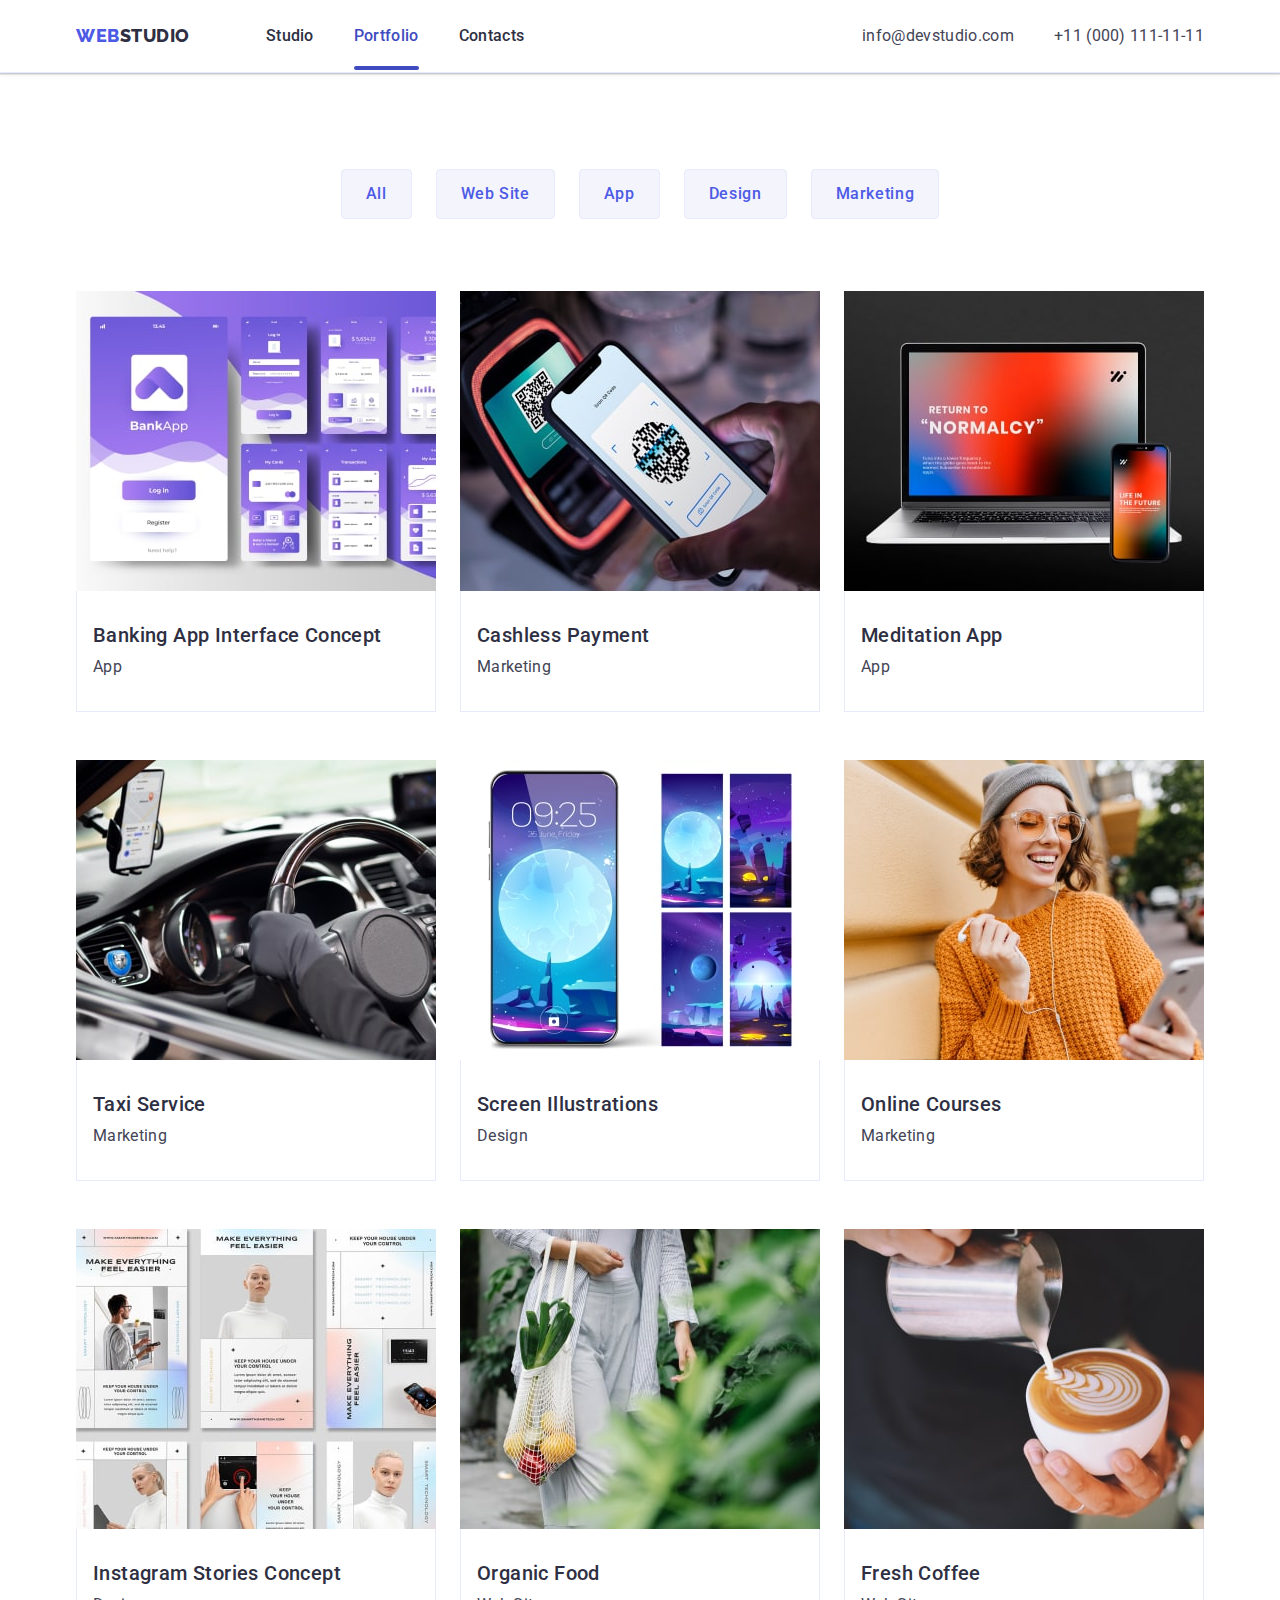
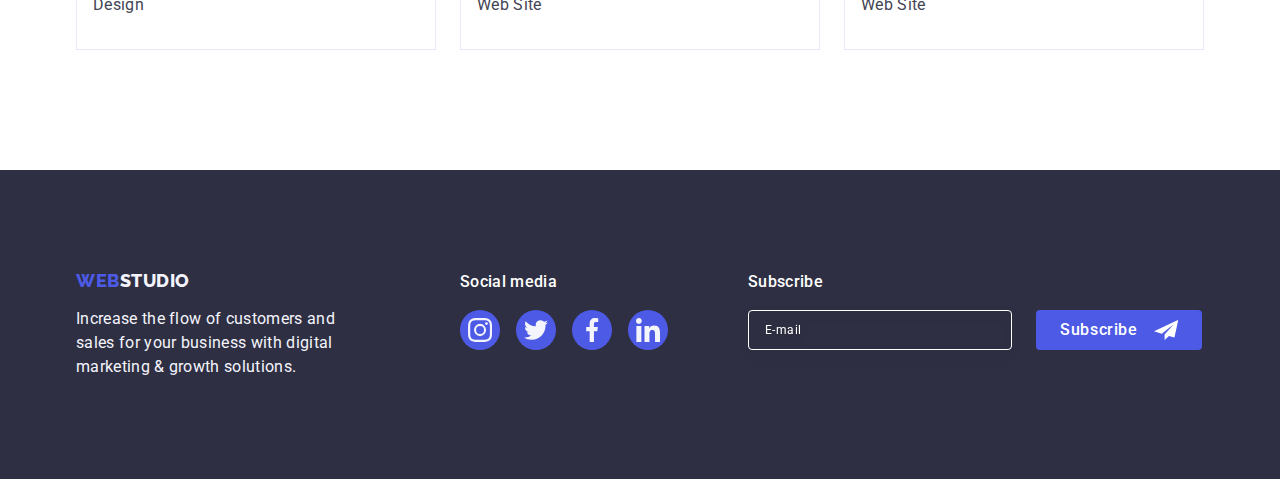
==== portfolio.html @ 723b1bc3 "Initial commit" ====
<!DOCTYPE html>
<html lang="en">
  <head>
    <meta charset="UTF-8" />
    <meta http-equiv="X-UA-Compatible" content="IE=edge" />
    <meta name="viewport" content="width=device-width, initial-scale=1.0" />
    <title>Portfolio</title>
    <link rel="preconnect" href="https://fonts.googleapis.com" />
    <link rel="preconnect" href="https://fonts.gstatic.com" crossorigin />
    <link
      href="https://fonts.googleapis.com/css2?family=Raleway:wght@800&family=Roboto:wght@400;500;700;900&display=swap"
      rel="stylesheet"
    />
    <link
      rel="stylesheet"
      href="https://cdnjs.cloudflare.com/ajax/libs/modern-normalize/1.1.0/modern-normalize.min.css"
    />
    <link rel="stylesheet" href="./css/styles.css" />
  </head>
  <body>
    <!--  HEADER -->
    <header class="page-header">
      <div class="container page-header-container">
        <nav class="page-nav">
          <a class="logo link" href="./index.html">
            Web<span class="logo-dark-theme">Studio</span>
          </a>
          <ul class="menu list">
            <li class="menu-item">
              <a class="menu-link link" href="./index.html">Studio</a>
            </li>
            <li class="menu-item">
              <a class="menu-link link menu-link-border-line active-link" href="./portfolio.html"
                >Portfolio</a
              >
            </li>
            <li class="menu-item">
              <a class="menu-link link" href="">Contacts</a>
            </li>
          </ul>
        </nav>
        <address class="contact">
          <ul class="contact-list list">
            <li class="contact-item">
              <a class="contact-link link" href="mailto:info@devstudio.com">info@devstudio.com</a>
            </li>
            <li class="contact-item">
              <a class="contact-link link" href="tel:+110001111111">+11 (000) 111-11-11</a>
            </li>
          </ul>
        </address>
      </div>
    </header>
    <!-- MAIN -->
    <main class="page-main">
      <section class="main-section">
        <div class="container">
          <h1 hidden>Work examples</h1>
          <ul class="list filter-btn-list">
            <li>
              <button class="filter-btn" type="button">All</button>
            </li>
            <li>
              <button class="filter-btn" type="button">Web Site</button>
            </li>
            <li>
              <button class="filter-btn" type="button">App</button>
            </li>
            <li>
              <button class="filter-btn" type="button">Design</button>
            </li>
            <li>
              <button class="filter-btn" type="button">Marketing</button>
            </li>
          </ul>

          <ul class="list work-examples-list">
            <li class="work-examples-list-item">
              <a class="link work-examples-link" href="">
                <div class="box-overlay">
                  <img
                    src="./images/work-examples/example-1.jpg"
                    alt="banking concept"
                    width="360"
                    height="300"
                  />
                  <p class="overlay">
                    14 Stylish and User-Friendly App Design Concepts · Task Manager App · Calorie
                    Tracker App · Exotic Fruit Ecommerce App · Cloud Storage App
                  </p>
                </div>

                <div class="examples-subtitle-text">
                  <h2 class="examples-subtitle">Banking App Interface Concept</h2>
                  <p class="examples-subtitle-desc">App</p>
                </div></a
              >
            </li>
            <li class="work-examples-list-item">
              <a class="link work-examples-link" href="">
                <div class="box-overlay">
                  <img
                    src="./images/work-examples/example-2.jpg"
                    alt="cashless payment"
                    width="360"
                    height="300"
                  />
                  <p class="overlay">
                    14 Stylish and User-Friendly App Design Concepts · Task Manager App · Calorie
                    Tracker App · Exotic Fruit Ecommerce App · Cloud Storage App
                  </p>
                </div>
                <div class="examples-subtitle-text">
                  <h2 class="examples-subtitle">Cashless Payment</h2>
                  <p class="examples-subtitle-desc">Marketing</p>
                </div></a
              >
            </li>
            <li class="work-examples-list-item">
              <a class="link work-examples-link" href="">
                <div class="box-overlay">
                  <img
                    src="./images/work-examples/example-3.jpg"
                    alt="laptop and mobile phone"
                    width="360"
                    height="300"
                  />
                  <p class="overlay">
                    14 Stylish and User-Friendly App Design Concepts · Task Manager App · Calorie
                    Tracker App · Exotic Fruit Ecommerce App · Cloud Storage App
                  </p>
                </div>
                <div class="examples-subtitle-text">
                  <h2 class="examples-subtitle">Meditation App</h2>
                  <p class="examples-subtitle-desc">App</p>
                </div></a
              >
            </li>
            <li class="work-examples-list-item">
              <a class="link work-examples-link" href="">
                <div class="box-overlay">
                  <img
                    src="./images/work-examples/example-4.jpg"
                    alt="taxi service"
                    width="360"
                    height="300"
                  />
                  <p class="overlay">
                    14 Stylish and User-Friendly App Design Concepts · Task Manager App · Calorie
                    Tracker App · Exotic Fruit Ecommerce App · Cloud Storage App
                  </p>
                </div>
                <div class="examples-subtitle-text">
                  <h2 class="examples-subtitle">Taxi Service</h2>
                  <p class="examples-subtitle-desc">Marketing</p>
                </div></a
              >
            </li>
            <li class="work-examples-list-item">
              <a class="link work-examples-link" href="">
                <div class="box-overlay">
                  <img
                    src="./images/work-examples/example-5.jpg"
                    alt="screen illustrations"
                    width="360"
                    height="300"
                  />
                  <p class="overlay">
                    14 Stylish and User-Friendly App Design Concepts · Task Manager App · Calorie
                    Tracker App · Exotic Fruit Ecommerce App · Cloud Storage App
                  </p>
                </div>
                <div class="examples-subtitle-text">
                  <h2 class="examples-subtitle">Screen Illustrations</h2>
                  <p class="examples-subtitle-desc">Design</p>
                </div></a
              >
            </li>
            <li class="work-examples-list-item">
              <a class="link work-examples-link" href="">
                <div class="box-overlay">
                  <img
                    src="./images/work-examples/example-6.jpg"
                    alt="a girl with a phone in headphones"
                    width="360"
                    height="300"
                  />
                  <p class="overlay">
                    14 Stylish and User-Friendly App Design Concepts · Task Manager App · Calorie
                    Tracker App · Exotic Fruit Ecommerce App · Cloud Storage App
                  </p>
                </div>
                <div class="examples-subtitle-text">
                  <h2 class="examples-subtitle">Online Courses</h2>
                  <p class="examples-subtitle-desc">Marketing</p>
                </div></a
              >
            </li>
            <li class="work-examples-list-item">
              <a class="link work-examples-link" href="">
                <div class="box-overlay">
                  <img
                    src="./images/work-examples/example-7.jpg"
                    alt="instagram stories concept"
                    width="360"
                    height="300"
                  />
                  <p class="overlay">
                    14 Stylish and User-Friendly App Design Concepts · Task Manager App · Calorie
                    Tracker App · Exotic Fruit Ecommerce App · Cloud Storage App
                  </p>
                </div>
                <div class="examples-subtitle-text">
                  <h2 class="examples-subtitle">Instagram Stories Concept</h2>
                  <p class="examples-subtitle-desc">Design</p>
                </div></a
              >
            </li>
            <li class="work-examples-list-item">
              <a class="link work-examples-link" href="">
                <div class="box-overlay">
                  <img
                    src="./images/work-examples/example-8.jpg"
                    alt="a woman with a bag in which there are vegetables"
                    width="360"
                    height="300"
                  />
                  <p class="overlay">
                    14 Stylish and User-Friendly App Design Concepts · Task Manager App · Calorie
                    Tracker App · Exotic Fruit Ecommerce App · Cloud Storage App
                  </p>
                </div>
                <div class="examples-subtitle-text">
                  <h2 class="examples-subtitle">Organic Food</h2>
                  <p class="examples-subtitle-desc">Web Site</p>
                </div></a
              >
            </li>
            <li class="work-examples-list-item">
              <a class="link work-examples-link" href="">
                <div class="box-overlay">
                  <img
                    src="./images/work-examples/example-9.jpg"
                    alt="coffee is poured into a cup"
                    width="360"
                    height="300"
                  />
                  <p class="overlay">
                    14 Stylish and User-Friendly App Design Concepts · Task Manager App · Calorie
                    Tracker App · Exotic Fruit Ecommerce App · Cloud Storage App
                  </p>
                </div>
                <div class="examples-subtitle-text">
                  <h2 class="examples-subtitle">Fresh Coffee</h2>
                  <p class="examples-subtitle-desc">Web Site</p>
                </div></a
              >
            </li>
          </ul>
        </div>
      </section>
    </main>

    <!-- FOOTER -->
    <footer class="page-footer">
      <div class="container footer-container">
        <div class="page-footer-logo">
          <a class="logo footer-logo link" href="./index.html">
            Web<span class="logo-light-theme">Studio</span>
          </a>
          <p class="slogan">
            Increase the flow of customers and sales for your business with digital marketing &
            growth solutions.
          </p>
        </div>
        <div>
          <p class="social-text">Social media</p>
          <ul class="social-networks list">
            <li class="social-networks-item">
              <a href="" class="social-networks-link"
                ><svg class="footer-social-networks-icon" width="24" height="24">
                  <use href="./images/icons.svg#icon-instagram"></use>
                </svg>
              </a>
            </li>
            <li class="social-networks-item">
              <a href="" class="social-networks-link"
                ><svg class="footer-social-networks-icon" width="24" height="24">
                  <use href="./images/icons.svg#icon-twitter"></use>
                </svg>
              </a>
            </li>
            <li class="social-networks-item">
              <a href="" class="social-networks-link"
                ><svg class="footer-social-networks-icon" width="24" height="24">
                  <use href="./images/icons.svg#icon-facebook"></use>
                </svg>
              </a>
            </li>
            <li class="social-networks-item">
              <a href="" class="social-networks-link"
                ><svg class="footer-social-networks-icon" width="24" height="24">
                  <use href="./images/icons.svg#icon-linkedin"></use>
                </svg>
              </a>
            </li>
          </ul>
        </div>
        <div class="footer-form-container">
          <p class="social-text footer-form-title">Subscribe</p>
          <form class="footer-subscribe-form">
            <label class="footer-form-wrapper">
              <input
                class="footer-form-input"
                name="footer-user-email"
                type="email"
                placeholder="E-mail"
            /></label>
            <button class="footer-form-btn" type="submit">
              Subscribe
              <svg class="footer-form-icon" width="24" height="24">
                <use href="./images/icons.svg#icon-icon-send"></use>
              </svg>
            </button>
          </form>
        </div>
      </div>
    </footer>
  </body>
</html>
---- css/styles.css ----
/* колір основного тексту SLATE  #434455;
колір вторинного тексту NAVYBLUE  #2E2F42;
Primary Brand IRIS  #4D5AE5;
hover #404BBF
CLOUD #F4F4FD
H1  #FFFFFF
LIGHT SLATE  color: #8e8f99; */

* body {
  color: #434455;
  font-family: 'Roboto', sans-serif;
  background-color: #ffffff;
}

.container {
  width: 1158px;
  margin-left: auto;
  margin-right: auto;
  padding-left: 15px;
  padding-right: 15px;
}

:root {
  --primary-text-color: #434455;
  --secondary-text-color: #2e2f42;
  --accent-color: #4d5ae5;
  --hover-color: #404bbf;
  --light-mode: #f4f4fd;
  --white-color: #ffffff;
  --modal-background: #fcfcfc;
  --light-slate: #8e8f99;
}

.link {
  text-decoration: none;
}

.list {
  list-style: none;
}

button {
  cursor: pointer;
}

h1,
h2,
h3,
h4,
h5,
h6,
p {
  margin-top: 0;
  margin-bottom: 0;
}

ul,
ol {
  margin-top: 0;
  margin-bottom: 0;
  padding-left: 0;
}

img {
  display: block;
}

.section {
  padding-top: 120px;
  padding-bottom: 120px;
}

/* INDEX.HTML */

/* =================== HEADER =================== */
.page-header {
  padding-top: 24px;
  padding-bottom: 24px;
  border-bottom: 1px solid #e7e9fc;
  box-shadow: 0px 2px 1px rgba(46, 47, 66, 0.08), 0px 1px 1px rgba(46, 47, 66, 0.16),
    0px 1px 6px rgba(46, 47, 66, 0.08);
}

.page-header-container {
  display: flex;
  align-items: center;
}

.page-nav {
  display: flex;
  align-items: center;
}

.logo {
  margin-right: 76px;

  font-family: 'Raleway', sans-serif;
  font-weight: 800;
  font-size: 18px;
  line-height: 1.17;
  letter-spacing: 0.03em;
  text-transform: uppercase;
  color: var(--accent-color);
}

.logo-accent {
  color: var(--accent-color);
}

.logo-dark-theme {
  color: #2e2f42;
}

.menu-link-border-line::after {
  display: block;
  content: '';
  width: 100%;
  height: 4px;
  border-radius: 2px;
  background-color: var(--hover-color);

  position: absolute;
  bottom: -1px;
}

.menu-link {
  position: relative;
  padding: 24px 0;

  font-weight: 500;
  font-size: 16px;
  line-height: 1.5;
  letter-spacing: 0.02em;
  color: var(--secondary-text-color);
  transition: color 250ms cubic-bezier(0.4, 0, 0.2, 1);
}

.menu {
  display: flex;
  align-items: center;
  gap: 40px;
}

.active-link {
  color: var(--hover-color);
}

.menu-link:hover,
.menu-link:focus {
  color: var(--hover-color);
}

.contact {
  font-style: normal;
  margin-left: auto;
}

.contact-list {
  display: flex;
  align-items: center;
  gap: 40px;
}

.contact-link {
  font-weight: 400;
  font-size: 16px;
  line-height: 1.5;
  letter-spacing: 0.02em;
  color: var(--primary-text-color);

  transition: color 250ms cubic-bezier(0.4, 0, 0.2, 1);
}

.contact-link:hover,
.contact-link:focus {
  color: var(--hover-color);
}
/* ================= MAIN ================*/

.hero {
  background-image: linear-gradient(rgba(46, 47, 66, 0.7), rgba(46, 47, 66, 0.7)),
    url(../images/hero/people-office-1.jpg);
  background-repeat: no-repeat;
  background-position: center;
  background-size: cover;
  background-color: #2e2f42;

  margin-left: auto;
  margin-right: auto;
  max-width: 1440px;
  padding-top: 188px;
  padding-bottom: 188px;
}

.hero-title {
  margin-bottom: 48px;
  max-width: 496px;
  margin-left: auto;
  margin-right: auto;

  font-weight: 700;
  font-size: 56px;
  line-height: 1.07;
  text-align: center;
  letter-spacing: 0.02em;
  color: var(--white-color);
}

.hero-btn,
.contact-form-submit {
  display: block;
  margin-right: auto;
  margin-left: auto;
  min-width: 169px;
  height: 56px;
  padding: 16px 32px;
  border-radius: 4px;
  border: none;

  font-family: 'Roboto', sans-serif;
  font-weight: 500;
  font-size: 16px;
  line-height: 1.5;
  text-align: center;
  letter-spacing: 0.04em;
  color: var(--white-color);
  background-color: #4d5ae5;
  cursor: pointer;

  transition: background-color 250ms cubic-bezier(0.4, 0, 0.2, 1);
}

.hero-btn:hover,
.hero-btn:focus {
  background-color: var(--hover-color);
}

.section-benefits {
  padding-top: 120px;
}

.section-benefits-list {
  display: flex;
  gap: 24px;
}
.benefits-list-item {
  width: calc((100% - 72px) / 4);
}

.benefits-icon {
  fill: var(--secondary-text-color);
}

.benefits-list-icon {
  display: flex;
  justify-content: center;
  align-items: center;
  height: 112px;
  margin-bottom: 8px;

  background-color: var(--light-mode);
  border-radius: 4px;
}

.benefits-subtitle {
  margin-bottom: 8px;

  text-align: left;
  font-weight: 500;
  font-size: 20px;
  line-height: 1.2;
  letter-spacing: 0.02em;
  color: var(--secondary-text-color);
}

.benefits-desc {
  text-align: left;
  font-size: 16px;
  line-height: 1.5;
  letter-spacing: 0.02em;
  color: var(--primary-text-color);
}

.employees-list {
  display: flex;
  gap: 24px;
}

.heading-section {
  margin-bottom: 72px;

  font-size: 36px;
  line-height: 1.1;
  text-align: center;
  letter-spacing: 0.02em;
  text-transform: capitalize;
  color: var(--secondary-text-color);
}

.section-list {
  display: flex;
  gap: 24px;
}

.employees-list-text {
  padding: 32px 0;
}

.subtitle {
  margin-bottom: 8px;

  text-align: center;
  font-weight: 500;
  font-size: 20px;
  line-height: 1.2;
  letter-spacing: 0.02em;
  color: var(--secondary-text-color);
}
.subtitle-desc {
  margin-bottom: 8px;
  text-align: center;

  font-size: 16px;
  line-height: 1.5;
  letter-spacing: 0.02em;
  color: var(--primary-text-color);
}

.section-cards {
  background-color: var(--light-mode);
}

.section-cards-item {
  box-shadow: 0px 1px 6px rgba(46, 47, 66, 0.08), 0px 1px 1px rgba(46, 47, 66, 0.16),
    0px 2px 1px rgba(46, 47, 66, 0.08);
  border-radius: 0px 0px 4px 4px;
  flex-basis: calc((100%-72px) / 4);

  background-color: var(--white-color);
}

.social-networks {
  display: flex;
  justify-content: center;
  gap: 24px;
}

.social-networks-item {
  width: 40px;
  height: 40px;
}

.social-networks-link {
  display: flex;
  justify-content: center;
  align-items: center;
  width: 100%;
  height: 100%;

  border-radius: 50%;
  background-color: var(--accent-color);
  color: var(--light-mode);

  transition: background-color 250ms cubic-bezier(0.4, 0, 0.2, 1);
}

.social-networks-link:hover,
.social-networks-link:focus {
  background-color: var(--hover-color);
}

.social-networks-icon {
  fill: currentColor;
}

.company-section {
  display: flex;
  gap: 24px;
}

.company-list-link {
  display: flex;
  justify-content: center;
  align-items: center;
  width: 100%;
  height: 100%;
  border: 1px solid #8e8f99;
  border-radius: 4px;
  color: #8e8f99;

  transition: border-color 250ms cubic-bezier(0.4, 0, 0.2, 1),
    color 250ms cubic-bezier(0.4, 0, 0.2, 1);
}

.company-list-link:hover,
.company-list-link:focus {
  color: var(--hover-color);
  outline: none;
  border-color: var(--hover-color);
}

.company-list {
  width: calc((100% - 120px) / 6);
  height: 88px;
}

.company-icon {
  fill: currentColor;
}

/* ======================= FOOTER ==================== */

.footer-container {
  display: flex;
  align-items: baseline;
}

.logo-light-theme {
  color: #f4f4fd;
}

.page-footer-logo {
  margin-right: 120px;
}

.social-text {
  margin-bottom: 16px;

  font-weight: 500;
  font-size: 16px;
  line-height: 1.5;
  letter-spacing: 0.02em;
  color: var(--white-color);
}

.footer-logo {
  display: inline-block;
  margin-bottom: 16px;
}
.slogan {
  width: 264px;

  font-size: 16px;
  line-height: 1.5;
  letter-spacing: 0.02em;
  color: var(--light-mode);
}
.page-footer {
  padding-top: 100px;
  padding-bottom: 100px;

  background-color: #2e2f42;
}

footer .social-networks {
  gap: 16px;
}

.footer-social-networks-icon {
  fill: currentColor;
}
footer .social-networks-link:hover,
footer .social-networks-link:focus {
  background-color: #31d0aa;
}

.footer-form-container {
  margin-left: 80px;
}

.footer-subscribe-form {
  display: flex;
  align-items: flex-end;
}

.footer-form-title {
  display: block;
}

.footer-form-wrapper {
  margin-right: 24px;
}

.footer-form-input {
  font-family: 'Roboto', sans-serif;
  font-style: normal;
  font-weight: 400;
  font-size: 12px;
  line-height: 1.5;
  letter-spacing: 0.04em;
  color: var(--white-color);
  background-color: transparent;
  width: 264px;
  height: 40px;
  border: 1px solid var(--white-color);
  filter: drop-shadow(0px 4px 4px rgba(0, 0, 0, 0.15));
  border-radius: 4px;

  padding: 8px 16px 8px 16px;
}

.footer-form-input::placeholder {
  color: var(--white-color);
}

.footer-form-btn {
  display: flex;
  justify-content: center;
  align-items: center;
  padding: 8px 24px;
  height: 40px;
  min-width: 165px;
  text-align: left;
  font-family: 'Roboto', sans-serif;
  font-weight: 500;
  font-size: 16px;
  line-height: 1.5;
  letter-spacing: 0.04em;
  color: var(--white-color);
  background-color: var(--accent-color);
  border-radius: 4px;
  border: none;
  cursor: pointer;
}
.footer-form-icon {
  margin-left: 16px;

  fill: var(--white-color);
}

/* ==================  PORTFOLIO.HTML ================= */

.main-section {
  padding-bottom: 120px;
  padding-top: 96px;
}

.filter-btn-list {
  display: flex;
  justify-content: center;
  gap: 24px;
  margin-bottom: 72px;
}

.filter-btn {
  border: 1px solid #e7e9fc;
  border-radius: 4px;
  padding: 12px 24px;

  font-family: inherit;
  font-weight: 500;
  font-size: 16px;
  line-height: 1.5;
  display: flex;
  align-items: center;
  letter-spacing: 0.04em;
  color: var(--accent-color);

  background-color: #f4f4fd;

  transition: color 250ms cubic-bezier(0.4, 0, 0.2, 1),
    background-color 250ms cubic-bezier(0.4, 0, 0.2, 1),
    border-color 250ms cubic-bezier(0.4, 0, 0.2, 1), box-shadow 250ms cubic-bezier(0.4, 0, 0.2, 1);
}

.filter-btn:hover,
.filter-btn:focus {
  border: 1px solid transparent;
  box-shadow: 0px 3px 1px rgba(0, 0, 0, 0.1), 0px 2px 1px rgba(0, 0, 0, 0.08),
    0px 2px 2px rgba(0, 0, 0, 0.12);

  font-weight: 500;
  font-size: 16px;
  line-height: 1.5;
  display: flex;
  align-items: center;
  text-align: center;
  letter-spacing: 0.04em;
  color: var(--white-color);

  background-color: var(--hover-color);
}

.work-examples-list {
  display: flex;
  flex-wrap: wrap;
  column-gap: 24px;
  row-gap: 48px;
}

.work-examples-list-item {
  width: calc((100% - 48px) / 3);
}

.work-examples-link {
  display: block;

  transition: box-shadow 250ms cubic-bezier(0.4, 0, 0.2, 1);
}

.work-examples-link:hover,
.work-examples-link:focus {
  box-shadow: 0px 1px 6px rgba(46, 47, 66, 0.08), 0px 1px 1px rgba(46, 47, 66, 0.16),
    0px 2px 1px rgba(46, 47, 66, 0.08);
}

.examples-subtitle {
  margin-bottom: 8px;
  text-align: left;

  font-weight: 500;
  font-size: 20px;
  line-height: 1.2;
  letter-spacing: 0.02em;
  color: var(--secondary-text-color);
}

.examples-subtitle-text {
  border: 1px solid #e7e9fc;
  border-top: none;
  padding: 32px 16px;
}

.examples-subtitle-desc {
  text-align: left;

  font-weight: 400;
  font-size: 16px;
  line-height: 1.5;
  letter-spacing: 0.02em;
  color: var(--primary-text-color);
}

.box-overlay {
  position: relative;
  overflow: hidden;
}

.overlay {
  position: absolute;
  overflow: auto;
  transform: translateY(100%);
  top: 0;
  left: 0;
  width: 100%;
  height: 100%;
  padding: 40px 32px;
  font-weight: 400;
  font-size: 16px;
  line-height: 1.5;
  letter-spacing: 0.02em;
  background-color: var(--accent-color);
  color: var(--light-mode);

  transition: transform 250ms cubic-bezier(0.4, 0, 0.2, 1);
}

.work-examples-link:hover .overlay,
.work-examples-link:focus .overlay {
  transform: translateY(0%);
}

/* =========================BACKDROP and MODAL====================== */

.backdrop {
  position: fixed;

  top: 0;
  left: 0;
  width: 100%;
  height: 100%;
  background: rgba(46, 47, 66, 0.4);
  opacity: 1;
  visibility: visible;
  pointer-events: auto;
  transition: opacity 250ms cubic-bezier(0.4, 0, 0.2, 1),
    visibility 250ms cubic-bezier(0.4, 0, 0.2, 1);
}

.modal-window {
  padding: 72px 24px 24px 24px;

  min-height: 576px;
  position: absolute;
  top: 50%;
  left: 50%;
  transform: translate(-50%, -50%);
  width: 408px;
  background-color: var(--modal-background);
  border-radius: 4px;
  box-shadow: 0px 1px 1px rgba(0, 0, 0, 0.14), 0px 1px 3px rgba(0, 0, 0, 0.12),
    0px 2px 1px rgba(0, 0, 0, 0.2);
  transition: transform 250ms cubic-bezier(0.4, 0, 0.2, 1);
}

.modal-close-btn {
  position: absolute;
  width: 24px;
  height: 24px;
  border-radius: 50%;
  top: 24px;
  right: 24px;
  display: flex;
  justify-content: center;
  align-items: center;
  background-color: #e7e9fc;
  border: 1px solid rgba(0, 0, 0, 0.1);
  padding: 0;
  transition: background-color 250ms cubic-bezier(0.4, 0, 0.2, 1),
    border 250ms cubic-bezier(0.4, 0, 0.2, 1);
}

.modal-close-icon {
  transition: fill 250ms cubic-bezier(0.4, 0, 0.2, 1);
}

.modal-close-btn:hover,
.modal-close-btn:focus {
  background-color: var(--hover-color);
  border: none;
  fill: var(--white-color);
}

.contact-form-checkbox-wrapper {
  display: block;
}

.modal-form-container {
  margin-bottom: 8px;
}

.modal-contact-form-title {
  font-family: 'Roboto', sans-serif;
  font-style: normal;
  font-weight: 500;
  font-size: 16px;
  line-height: 1.5;
  text-align: center;
  letter-spacing: 0.02em;
  color: var(--secondary-text-color);
  margin-top: 0;
  margin-bottom: 16px;
}

.contact-form-field {
  display: block;
  font-family: 'Roboto', sans-serif;
  font-style: normal;
  font-weight: 400;
  font-size: 12px;
  line-height: 1.17;
  letter-spacing: 0.04em;
  color: var(--light-slate);
  margin-bottom: 4px;
}

.contact-form-input {
  width: 100%;
  height: 40px;
  border: 1px solid rgba(46, 47, 66, 0.4);
  border-radius: 4px;
  background-color: transparent;
  outline: transparent;
  padding-left: 38px;
  transition: border-color 250ms cubic-bezier(0.4, 0, 0.2, 1);
}

.contact-form-input:focus {
  outline: none;
  border-color: var(--accent-color);
}

.contact-form-input:focus + .contact-form-icon {
  fill: var(--accent-color);
}

.contact-form-icon {
  display: block;
  position: absolute;
  top: 50%;
  left: 16px;
  transform: translateY(-50%);
  fill: var(--secondary-text-color);
  transition: fill 250ms cubic-bezier(0.4, 0, 0.2, 1);
}

.contact-form-input-wrapper {
  display: block;
  position: relative;
}

.contact-form-field-comment {
  margin-bottom: 16px;
}

.contact-form-message {
  width: 100%;
  height: 120px;
  resize: none;
  padding: 8px 16px;
  font-size: 12px;
  line-height: 1.17;
  letter-spacing: 0.04em;
  color: rgba(46, 47, 66, 0.4);
  border: 1px solid rgba(46, 47, 66, 0.2);
  border-radius: 4px;
  background-color: transparent;
  outline: transparent;
  transition: border-color 250ms cubic-bezier(0.4, 0, 0.2, 1);
}

.contact-form-message:focus {
  outline: none;
  border-color: var(--accent-color);
}

.contact-form-checkbox {
  margin-bottom: 24px;
}

.contact-form-link {
  color: var(--accent-color);
}

.contact-form-checkbox-wrapper {
  font-size: 12px;
  line-height: 1.17;
  letter-spacing: 0.04em;
  color: var(--light-slate);
}

.visually-hidden {
  appearance: none;
  position: absolute;
}

.contact-form-own-checkbox {
  width: 16px;
  height: 16px;
  margin-right: 8px;
  border: 1px solid rgba(46, 47, 66, 0.4);
  border-radius: 2px;
  display: inline-flex;
  align-items: center;
  justify-content: center;
  fill: transparent;
}

.is-hidden {
  opacity: 0;
  visibility: hidden;
  pointer-events: none;
}

.visually-hidden:checked + .contact-form-checkbox-wrapper > .contact-form-own-checkbox {
  background-color: var(--hover-color);
  border: none;
  fill: var(--white-color);
  border-color: var(--hover-color);
}
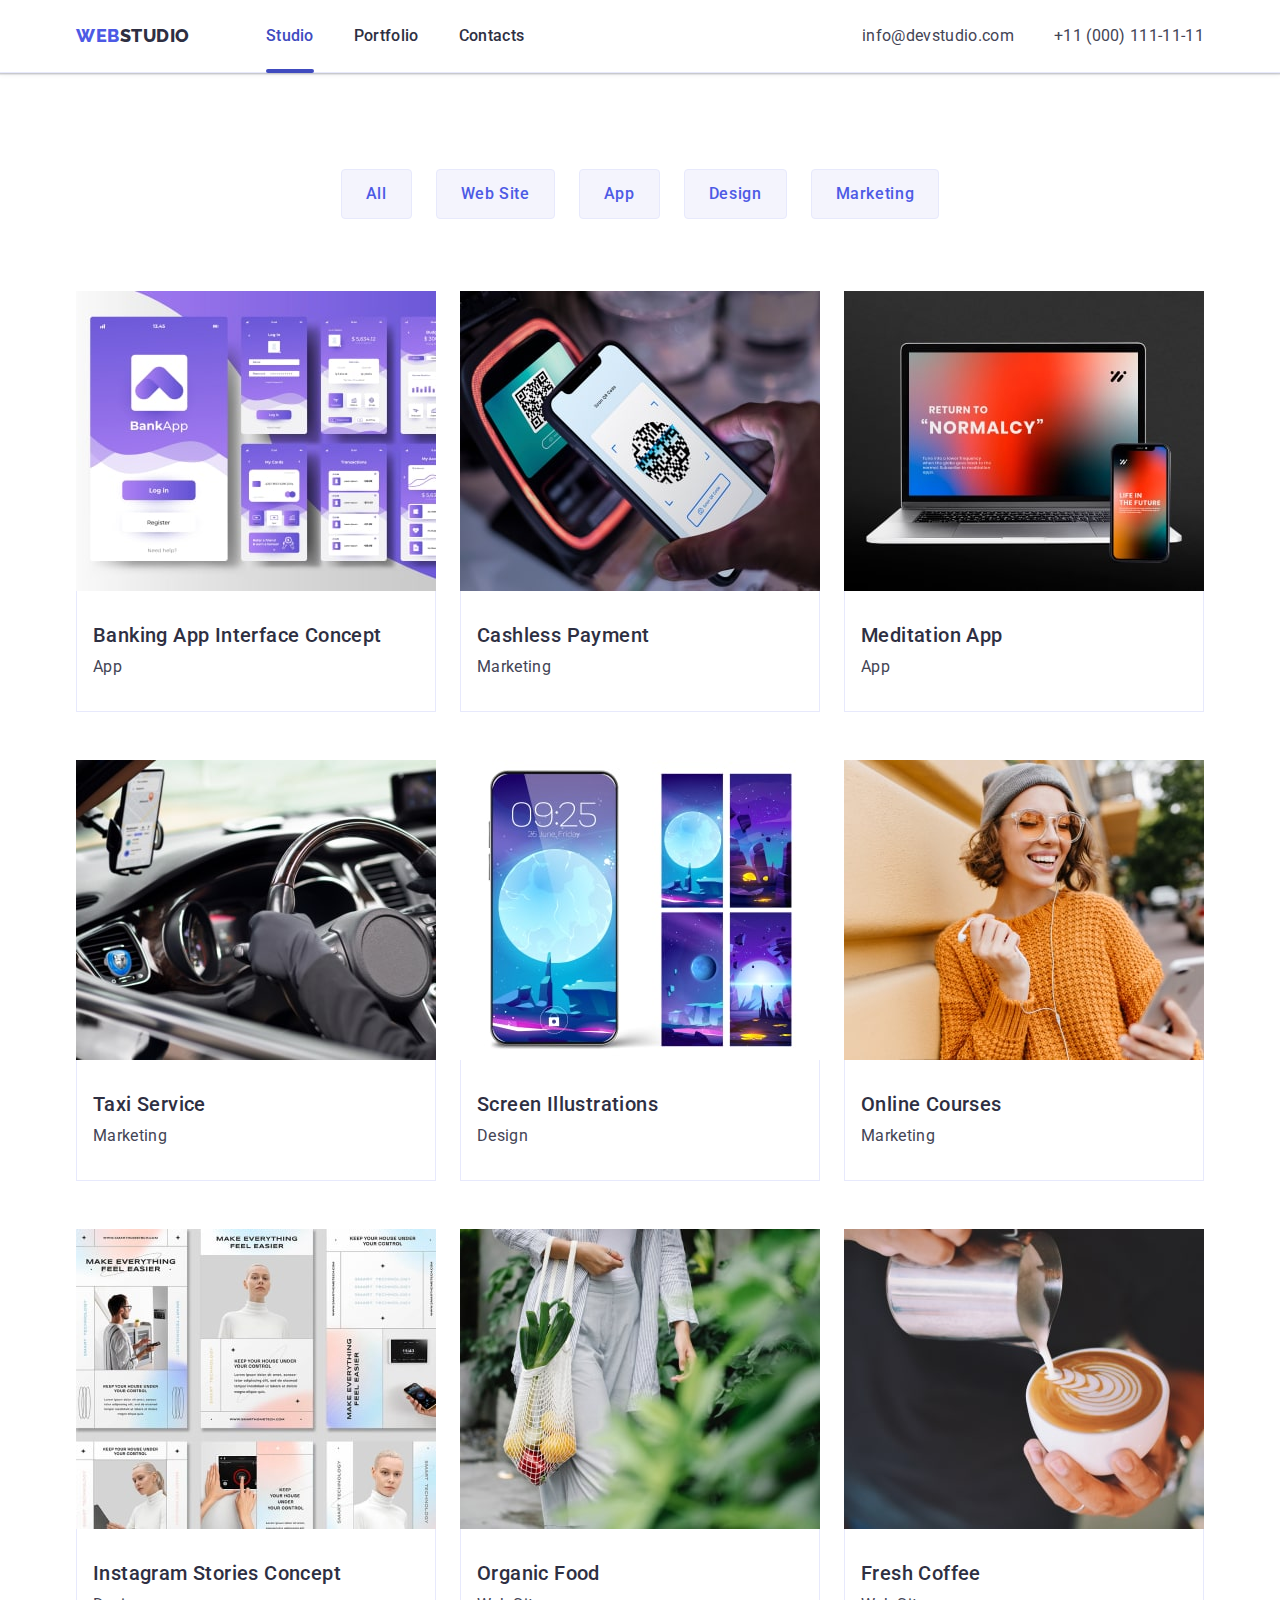
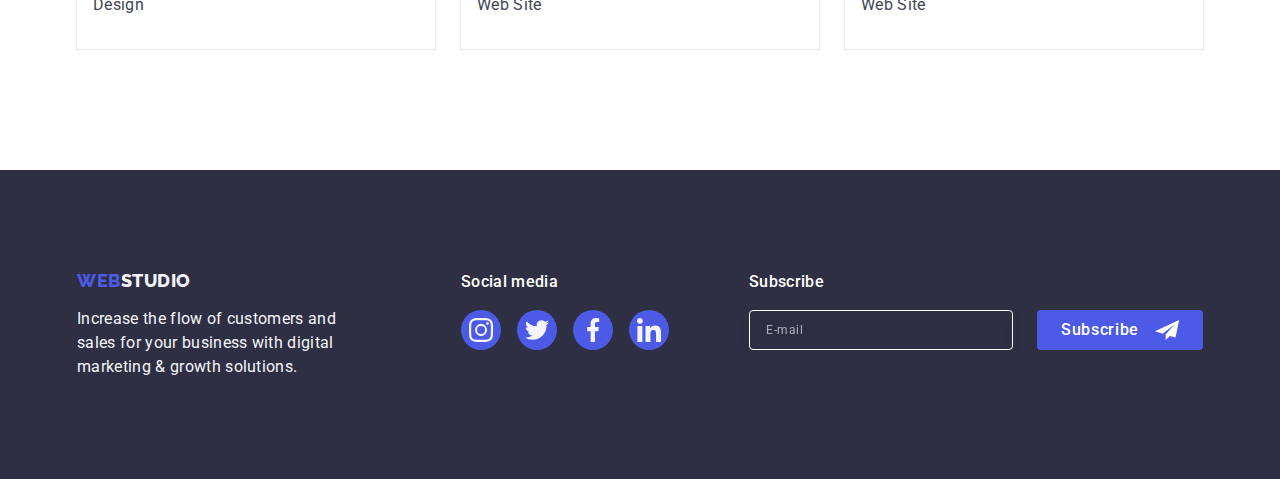
==== commit 9f5ffaed: "step-6" ====
--- a/portfolio.html
+++ b/portfolio.html
@@ -27,12 +27,12 @@
           </a>
           <ul class="menu list">
             <li class="menu-item">
-              <a class="menu-link link" href="./index.html">Studio</a>
+              <a class="menu-link link menu-link-border-line active-link" href="./index.html"
+                >Studio</a
+              >
             </li>
             <li class="menu-item">
-              <a class="menu-link link menu-link-border-line active-link" href="./portfolio.html"
-                >Portfolio</a
-              >
+              <a class="menu-link link" href="./portfolio.html">Portfolio</a>
             </li>
             <li class="menu-item">
               <a class="menu-link link" href="">Contacts</a>
@@ -49,6 +49,11 @@
             </li>
           </ul>
         </address>
+        <button type="button" class="mobile-menu-open-btn">
+          <svg class="mobile-menu-open-btn-icon" width="32" height="22">
+            <use href="./images/icons.svg#icon-menu-hamburger"></use>
+          </svg>
+        </button>
       </div>
     </header>
     <!-- MAIN -->
@@ -264,7 +269,7 @@
     <!-- FOOTER -->
     <footer class="page-footer">
       <div class="container footer-container">
-        <div class="page-footer-logo">
+        <div class="page-footer-container">
           <a class="logo footer-logo link" href="./index.html">
             Web<span class="logo-light-theme">Studio</span>
           </a>
@@ -273,7 +278,7 @@
             growth solutions.
           </p>
         </div>
-        <div>
+        <div class="page-footer-container social-media-container">
           <p class="social-text">Social media</p>
           <ul class="social-networks list">
             <li class="social-networks-item">
--- a/css/styles.css
+++ b/css/styles.css
@@ -1,23 +1,15 @@
-/* колір основного тексту SLATE  #434455;
-колір вторинного тексту NAVYBLUE  #2E2F42;
+/*SLATE  #434455;
+NAVYBLUE  #2E2F42;
 Primary Brand IRIS  #4D5AE5;
-hover #404BBF
+Hover #404BBF
 CLOUD #F4F4FD
 H1  #FFFFFF
-LIGHT SLATE  color: #8e8f99; */
+LIGHT SLATE #8e8f99; */
 
 * body {
   color: #434455;
   font-family: 'Roboto', sans-serif;
   background-color: #ffffff;
-}
-
-.container {
-  width: 1158px;
-  margin-left: auto;
-  margin-right: auto;
-  padding-left: 15px;
-  padding-right: 15px;
 }
 
 :root {
@@ -65,17 +57,72 @@
   display: block;
 }
 
-.section {
-  padding-top: 120px;
-  padding-bottom: 120px;
+.container {
+  padding-left: 16px;
+  padding-right: 16px;
+}
+
+@media screen and (min-width: 428px) {
+  .container {
+    width: 428px;
+    margin-left: auto;
+    margin-right: auto;
+  }
+}
+
+@media screen and (min-width: 768px) {
+  .container {
+    width: 768px;
+  }
+}
+
+@media screen and (min-width: 1158px) {
+  .container {
+    width: 1158px;
+    padding-left: 15px;
+    padding-right: 15px;
+  }
 }
 
 /* INDEX.HTML */
 
 /* =================== HEADER =================== */
+
+/* Phone styles only */
+
+@media screen and (max-width: 767px) {
+  .page-header {
+    padding-top: 24px;
+    padding-bottom: 22px;
+  }
+
+  .menu {
+    display: none;
+  }
+
+  .menu-link-border-line::after {
+    display: none;
+  }
+
+  .contact {
+    display: none;
+  }
+
+  .mobile-menu-open-btn {
+    background-color: transparent;
+    border: none;
+    padding: 0;
+    line-height: 0;
+  }
+
+  .mobile-menu-open-btn-icon {
+    stroke: var(--secondary-text-color);
+  }
+}
+
+/* Phone styles */
+
 .page-header {
-  padding-top: 24px;
-  padding-bottom: 24px;
   border-bottom: 1px solid #e7e9fc;
   box-shadow: 0px 2px 1px rgba(46, 47, 66, 0.08), 0px 1px 1px rgba(46, 47, 66, 0.16),
     0px 1px 6px rgba(46, 47, 66, 0.08);
@@ -83,17 +130,11 @@
 
 .page-header-container {
   display: flex;
+  justify-content: space-between;
   align-items: center;
 }
 
-.page-nav {
-  display: flex;
-  align-items: center;
-}
-
 .logo {
-  margin-right: 76px;
-
   font-family: 'Raleway', sans-serif;
   font-weight: 800;
   font-size: 18px;
@@ -103,106 +144,153 @@
   color: var(--accent-color);
 }
 
-.logo-accent {
-  color: var(--accent-color);
-}
-
 .logo-dark-theme {
   color: #2e2f42;
 }
 
-.menu-link-border-line::after {
-  display: block;
-  content: '';
-  width: 100%;
-  height: 4px;
-  border-radius: 2px;
-  background-color: var(--hover-color);
-
-  position: absolute;
-  bottom: -1px;
-}
-
-.menu-link {
-  position: relative;
-  padding: 24px 0;
-
-  font-weight: 500;
-  font-size: 16px;
-  line-height: 1.5;
-  letter-spacing: 0.02em;
-  color: var(--secondary-text-color);
-  transition: color 250ms cubic-bezier(0.4, 0, 0.2, 1);
-}
-
-.menu {
-  display: flex;
-  align-items: center;
-  gap: 40px;
-}
-
-.active-link {
-  color: var(--hover-color);
-}
-
-.menu-link:hover,
-.menu-link:focus {
-  color: var(--hover-color);
-}
-
-.contact {
-  font-style: normal;
-  margin-left: auto;
-}
-
-.contact-list {
-  display: flex;
-  align-items: center;
-  gap: 40px;
-}
-
-.contact-link {
-  font-weight: 400;
-  font-size: 16px;
-  line-height: 1.5;
-  letter-spacing: 0.02em;
-  color: var(--primary-text-color);
-
-  transition: color 250ms cubic-bezier(0.4, 0, 0.2, 1);
-}
-
-.contact-link:hover,
-.contact-link:focus {
-  color: var(--hover-color);
-}
+/* Tablet styles */
+
+@media screen and (min-width: 768px) {
+  .mobile-menu-open-btn {
+    display: none;
+  }
+
+  .page-nav {
+    display: flex;
+    align-items: center;
+  }
+
+  .logo {
+    margin-right: 120px;
+  }
+
+  .menu {
+    display: flex;
+    align-items: center;
+    gap: 40px;
+  }
+
+  .menu-link {
+    display: block;
+    position: relative;
+    padding: 24px 0;
+    font-weight: 500;
+    font-size: 16px;
+    line-height: 1.5;
+    letter-spacing: 0.02em;
+    color: var(--secondary-text-color);
+    transition: color 250ms cubic-bezier(0.4, 0, 0.2, 1);
+  }
+
+  .menu-link:hover,
+  .menu-link:focus {
+    color: var(--hover-color);
+  }
+
+  .menu-link-border-line::after {
+    position: absolute;
+    bottom: -1px;
+
+    display: block;
+    content: '';
+    width: 100%;
+    height: 4px;
+    border-radius: 2px;
+    background-color: var(--hover-color);
+  }
+
+  .active-link {
+    color: var(--hover-color);
+  }
+
+  .contact {
+    font-style: normal;
+    margin-left: auto;
+  }
+
+  .contact-link {
+    font-weight: 400;
+    font-size: 12px;
+    line-height: 1.17;
+    letter-spacing: 0.04em;
+    color: var(--primary-text-color);
+
+    transition: color 250ms cubic-bezier(0.4, 0, 0.2, 1);
+  }
+
+  .contact-link:hover,
+  .contact-link:focus {
+    color: var(--hover-color);
+  }
+}
+
+@media screen and (max-width: 1157px) {
+  .contact-list .contact-item + .contact-item {
+    margin-top: 12px;
+  }
+}
+
+/* Desktop styles */
+
+@media screen and (min-width: 1158px) {
+  .logo {
+    margin-right: 76px;
+  }
+
+  .contact-list {
+    display: flex;
+    align-items: center;
+    gap: 40px;
+    margin-top: 0;
+  }
+
+  .contact-link {
+    font-size: 16px;
+    line-height: 1.5;
+    letter-spacing: 0.02em;
+  }
+}
+
 /* ================= MAIN ================*/
+
+/* === Section hero === */
+
+/* Phone styles */
 
 .hero {
   background-image: linear-gradient(rgba(46, 47, 66, 0.7), rgba(46, 47, 66, 0.7)),
-    url(../images/hero/people-office-1.jpg);
+    url(../images/hero/people-office-phone.jpg);
   background-repeat: no-repeat;
   background-position: center;
   background-size: cover;
-  background-color: #2e2f42;
+  background-color: var(--secondary-text-color);
 
   margin-left: auto;
   margin-right: auto;
-  max-width: 1440px;
-  padding-top: 188px;
-  padding-bottom: 188px;
+  max-width: 428px;
+  padding-top: 112px;
+  padding-bottom: 112px;
+}
+
+@media (min-device-pixel-ratio: 2), (min-resolution: 192dpi), (min-resolution: 2dppx) {
+  .hero {
+    background-image: linear-gradient(rgba(46, 47, 66, 0.7), rgba(46, 47, 66, 0.7)),
+      url(../images/hero/people-office-phone@2x.jpg);
+  }
 }
 
 .hero-title {
-  margin-bottom: 48px;
-  max-width: 496px;
+  margin-bottom: 72px;
+  max-width: 320px;
   margin-left: auto;
   margin-right: auto;
 
   font-weight: 700;
-  font-size: 56px;
-  line-height: 1.07;
+  font-size: 36px;
+  line-height: 1.11;
   text-align: center;
   letter-spacing: 0.02em;
+  text-transform: capitalize;
   color: var(--white-color);
 }
 
@@ -225,7 +313,7 @@
   letter-spacing: 0.04em;
   color: var(--white-color);
   background-color: #4d5ae5;
-  cursor: pointer;
+  box-shadow: 0px 4px 4px rgba(0, 0, 0, 0.15);
 
   transition: background-color 250ms cubic-bezier(0.4, 0, 0.2, 1);
 }
@@ -235,40 +323,96 @@
   background-color: var(--hover-color);
 }
 
-.section-benefits {
-  padding-top: 120px;
-}
-
-.section-benefits-list {
-  display: flex;
-  gap: 24px;
-}
-.benefits-list-item {
-  width: calc((100% - 72px) / 4);
-}
-
-.benefits-icon {
-  fill: var(--secondary-text-color);
-}
-
-.benefits-list-icon {
-  display: flex;
-  justify-content: center;
-  align-items: center;
-  height: 112px;
-  margin-bottom: 8px;
-
-  background-color: var(--light-mode);
-  border-radius: 4px;
-}
+/* Tablet styles */
+
+@media screen and (min-width: 768px) {
+  .hero {
+    background-image: linear-gradient(rgba(46, 47, 66, 0.7), rgba(46, 47, 66, 0.7)),
+      url(../images/hero/people-office-tablet.jpg);
+    max-width: 768px;
+  }
+
+  .hero-title {
+    max-width: 496px;
+    margin-bottom: 36px;
+    font-size: 56px;
+    line-height: 1.07;
+  }
+
+  @media (min-device-pixel-ratio: 2), (min-resolution: 192dpi), (min-resolution: 2dppx) {
+    .hero {
+      background-image: linear-gradient(rgba(46, 47, 66, 0.7), rgba(46, 47, 66, 0.7)),
+        url(../images/hero/people-office-tablet@2x.jpg);
+    }
+  }
+}
+
+/* Desktop styles */
+
+@media screen and (min-width: 1158px) {
+  .hero {
+    background-image: linear-gradient(rgba(46, 47, 66, 0.7), rgba(46, 47, 66, 0.7)),
+      url(../images/hero/people-office-desktop.jpg);
+    max-width: 1440px;
+    padding-top: 188px;
+    padding-bottom: 188px;
+  }
+
+  .hero-title {
+    margin-bottom: 48px;
+  }
+
+  @media (min-device-pixel-ratio: 2), (min-resolution: 192dpi), (min-resolution: 2dppx) {
+    .hero {
+      background-image: linear-gradient(rgba(46, 47, 66, 0.7), rgba(46, 47, 66, 0.7)),
+        url(../images/hero/people-office-desctop@2x.jpg);
+    }
+  }
+}
+
+/* === /Section hero === */
+
+/* === Section benefits === */
+
+/* Phone styles only */
+
+@media screen and (max-width: 1157px) {
+  .section,
+  .section-benefits {
+    padding-top: 96px;
+    padding-bottom: 96px;
+  }
+
+  .benefits-icon {
+    display: none;
+  }
+
+  .benefits-subtitle {
+    font-weight: 700;
+    font-size: 36px;
+    line-height: 1.11;
+    text-transform: capitalize;
+  }
+
+  .benefits-desc {
+    font-weight: 500;
+  }
+}
+
+@media screen and (max-width: 767px) {
+  .benefits-list-item:not(:last-child) {
+    margin-bottom: 72px;
+  }
+
+  .benefits-subtitle {
+    text-align: center;
+  }
+}
+
+/* Phone styles */
 
 .benefits-subtitle {
   margin-bottom: 8px;
-
-  text-align: left;
-  font-weight: 500;
-  font-size: 20px;
-  line-height: 1.2;
   letter-spacing: 0.02em;
   color: var(--secondary-text-color);
 }
@@ -281,25 +425,130 @@
   color: var(--primary-text-color);
 }
 
-.employees-list {
-  display: flex;
-  gap: 24px;
-}
+/* Tablet styles */
+
+@media screen (min-width: 768px) {
+  .benefits-subtitle {
+    text-align: left;
+  }
+}
+
+@media screen and (min-width: 768px) and (max-width: 1157px) {
+  .section {
+    padding-left: 108px;
+    padding-right: 108px;
+  }
+
+  .section-benefits-list {
+    display: flex;
+    flex-wrap: wrap;
+    row-gap: 72px;
+    column-gap: 24px;
+  }
+
+  .benefits-list-item {
+    width: calc((100% - 24px) / 2);
+  }
+}
+
+/* Desktop styles */
+
+@media screen and (min-width: 1158px) {
+  .section {
+    padding-top: 120px;
+    padding-bottom: 120px;
+  }
+
+  .section-benefits {
+    padding-top: 120px;
+  }
+
+  .section-benefits-list {
+    display: flex;
+    gap: 24px;
+  }
+
+  .benefits-subtitle {
+    font-weight: 500;
+    font-size: 20px;
+    line-height: 1.2;
+  }
+
+  .benefits-desc {
+    font-weight: 400;
+  }
+
+  .benefits-list-item {
+    width: calc((100% - 72px) / 4);
+  }
+
+  .benefits-list-icon {
+    display: flex;
+    justify-content: center;
+    align-items: center;
+    height: 112px;
+    margin-bottom: 8px;
+
+    background-color: var(--light-mode);
+    border-radius: 4px;
+  }
+
+  .benefits-icon {
+    fill: var(--secondary-text-color);
+  }
+}
+
+/* === /Section benefits === */
+
+/* === Section our-advantages === */
+
+/* Phone styles only */
+
+@media screen and (max-width: 1157px) {
+  .our-advantages {
+    display: none;
+  }
+}
+
+/* Desktop styles */
 
 .heading-section {
   margin-bottom: 72px;
 
   font-size: 36px;
-  line-height: 1.1;
+  line-height: 1.11;
   text-align: center;
   letter-spacing: 0.02em;
   text-transform: capitalize;
   color: var(--secondary-text-color);
 }
 
-.section-list {
-  display: flex;
-  gap: 24px;
+@media screen and (min-width: 1158px) {
+  .section-list {
+    display: flex;
+    gap: 24px;
+  }
+}
+
+/* === /Section our-advantages === */
+
+/* === Section cards === */
+
+/* Phone styles */
+
+.section-cards {
+  background-color: var(--light-mode);
+}
+
+.section-cards-item {
+  width: 264px;
+  margin-right: auto;
+  margin-left: auto;
+  margin-bottom: 72px;
+  box-shadow: 0px 1px 6px rgba(46, 47, 66, 0.08), 0px 1px 1px rgba(46, 47, 66, 0.16),
+    0px 2px 1px rgba(46, 47, 66, 0.08);
+  border-radius: 0px 0px 4px 4px;
+  background-color: var(--white-color);
 }
 
 .employees-list-text {
@@ -326,19 +575,6 @@
   color: var(--primary-text-color);
 }
 
-.section-cards {
-  background-color: var(--light-mode);
-}
-
-.section-cards-item {
-  box-shadow: 0px 1px 6px rgba(46, 47, 66, 0.08), 0px 1px 1px rgba(46, 47, 66, 0.16),
-    0px 2px 1px rgba(46, 47, 66, 0.08);
-  border-radius: 0px 0px 4px 4px;
-  flex-basis: calc((100%-72px) / 4);
-
-  background-color: var(--white-color);
-}
-
 .social-networks {
   display: flex;
   justify-content: center;
@@ -373,9 +609,60 @@
   fill: currentColor;
 }
 
-.company-section {
-  display: flex;
-  gap: 24px;
+/* Tablet styles */
+
+@media screen and (min-width: 768px) and (max-width: 1157px) {
+  .employees-list {
+    display: flex;
+    justify-content: center;
+    flex-wrap: wrap;
+    column-gap: 24px;
+    row-gap: 64px;
+  }
+
+  .section-cards-item {
+    width: calc((100% - 208px) / 2);
+    margin: 0;
+  }
+}
+
+/* Desktop styles */
+
+@media screen and (min-width: 1158px) {
+  .employees-list {
+    display: flex;
+    gap: 24px;
+  }
+
+  .section-cards-item {
+    width: calc((100% - 72px) / 4);
+    margin-bottom: 0;
+  }
+}
+
+/* === / Section cards === */
+
+/* ===  Section customers === */
+
+/* Phone styles */
+
+@media screen and (max-width: 1157px) {
+  .company-section {
+    display: flex;
+    flex-wrap: wrap;
+    justify-content: center;
+    align-items: center;
+    column-gap: 16px;
+    row-gap: 72px;
+  }
+
+  .company-list {
+    width: calc((100% - 16px) / 2);
+  }
+}
+
+.company-list {
+  height: 88px;
 }
 
 .company-list-link {
@@ -399,33 +686,86 @@
   border-color: var(--hover-color);
 }
 
-.company-list {
-  width: calc((100% - 120px) / 6);
-  height: 88px;
-}
-
 .company-icon {
   fill: currentColor;
 }
 
+/* Tablet styles */
+
+@media screen and (min-width: 768px) {
+  .company-section {
+    column-gap: 24px;
+  }
+}
+
+@media screen and (min-width: 768px) {
+  .company-list {
+    width: calc((100% - 232px) / 3);
+  }
+}
+
+/* Desktop styles */
+
+@media screen and (min-width: 1158px) {
+  .company-list {
+    width: calc((100% - 120px) / 6);
+  }
+
+  .company-section {
+    display: flex;
+    flex-wrap: wrap;
+    justify-content: center;
+  }
+}
+
+/* ================= / MAIN ================*/
+
 /* ======================= FOOTER ==================== */
+
+@media screen and (max-width: 1157px) {
+  .page-footer {
+    padding-top: 96px;
+    padding-bottom: 96px;
+  }
+
+  .page-footer-container {
+    margin-bottom: 72px;
+  }
+}
+
+.page-footer {
+  background-color: #2e2f42;
+}
 
 .footer-container {
   display: flex;
-  align-items: baseline;
+  flex-wrap: wrap;
+  justify-content: center;
+}
+
+.footer-logo {
+  text-align: center;
+  display: block;
+  margin-bottom: 16px;
 }
 
 .logo-light-theme {
   color: #f4f4fd;
 }
 
-.page-footer-logo {
-  margin-right: 120px;
+.slogan {
+  width: 264px;
+  text-align: left;
+
+  font-size: 16px;
+  line-height: 1.5;
+  letter-spacing: 0.02em;
+  color: var(--light-mode);
 }
 
 .social-text {
   margin-bottom: 16px;
-
+  text-align: center;
   font-weight: 500;
   font-size: 16px;
   line-height: 1.5;
@@ -433,25 +773,6 @@
   color: var(--white-color);
 }
 
-.footer-logo {
-  display: inline-block;
-  margin-bottom: 16px;
-}
-.slogan {
-  width: 264px;
-
-  font-size: 16px;
-  line-height: 1.5;
-  letter-spacing: 0.02em;
-  color: var(--light-mode);
-}
-.page-footer {
-  padding-top: 100px;
-  padding-bottom: 100px;
-
-  background-color: #2e2f42;
-}
-
 footer .social-networks {
   gap: 16px;
 }
@@ -464,42 +785,32 @@
   background-color: #31d0aa;
 }
 
-.footer-form-container {
-  margin-left: 80px;
-}
-
-.footer-subscribe-form {
-  display: flex;
-  align-items: flex-end;
-}
-
-.footer-form-title {
-  display: block;
-}
-
-.footer-form-wrapper {
-  margin-right: 24px;
-}
-
+@media screen and (max-width: 767px) {
+  .footer-form-container {
+    width: 100%;
+  }
+}
 .footer-form-input {
   font-family: 'Roboto', sans-serif;
   font-style: normal;
   font-weight: 400;
   font-size: 12px;
-  line-height: 1.5;
+  line-height: 2;
   letter-spacing: 0.04em;
   color: var(--white-color);
   background-color: transparent;
-  width: 264px;
+  width: 100%;
   height: 40px;
   border: 1px solid var(--white-color);
+  opacity: 0.3;
   filter: drop-shadow(0px 4px 4px rgba(0, 0, 0, 0.15));
   border-radius: 4px;
-
-  padding: 8px 16px 8px 16px;
+  margin-bottom: 16px;
+  padding: 8px 16px;
 }
 
 .footer-form-input::placeholder {
+  opacity: 0.6;
   color: var(--white-color);
 }
 
@@ -507,6 +818,8 @@
   display: flex;
   justify-content: center;
   align-items: center;
+  margin-right: auto;
+  margin-left: auto;
   padding: 8px 24px;
   height: 40px;
   min-width: 165px;
@@ -527,6 +840,59 @@
 
   fill: var(--white-color);
 }
+
+/* Tablet styles */
+@media screen and (min-width: 768px) and (max-width: 1157px) {
+  .footer-container {
+    column-gap: 24px;
+    justify-content: flex-start;
+    padding-left: 108px;
+    padding-right: 108px;
+  }
+}
+
+@media screen and (min-width: 768px) {
+  .footer-form-input {
+    width: 264px;
+  }
+
+  .footer-logo {
+    text-align: left;
+  }
+
+  .social-text {
+    text-align: left;
+  }
+
+  .footer-form-wrapper {
+    margin-right: 24px;
+  }
+
+  .footer-subscribe-form {
+    display: flex;
+  }
+}
+
+/* Desktop styles */
+
+@media screen and (min-width: 1158px) {
+  .footer-form-container {
+    margin-left: 80px;
+  }
+  .footer-form-input {
+    opacity: 1;
+  }
+
+  .page-footer {
+    padding-top: 100px;
+    padding-bottom: 100px;
+  }
+  .social-media-container {
+    margin-left: 120px;
+  }
+}
+
+/* ======================= / FOOTER ==================== */
 
 /* ==================  PORTFOLIO.HTML ================= */
 
@@ -660,7 +1026,9 @@
   transform: translateY(0%);
 }
 
-/* =========================BACKDROP and MODAL====================== */
+/* ================== / PORTFOLIO.HTML ================= */
+
+/* ================  BACKDROP and MODAL =============== */
 
 .backdrop {
   position: fixed;
@@ -858,3 +1226,5 @@
   fill: var(--white-color);
   border-color: var(--hover-color);
 }
+
+/* ================ / BACKDROP and MODAL =============== */
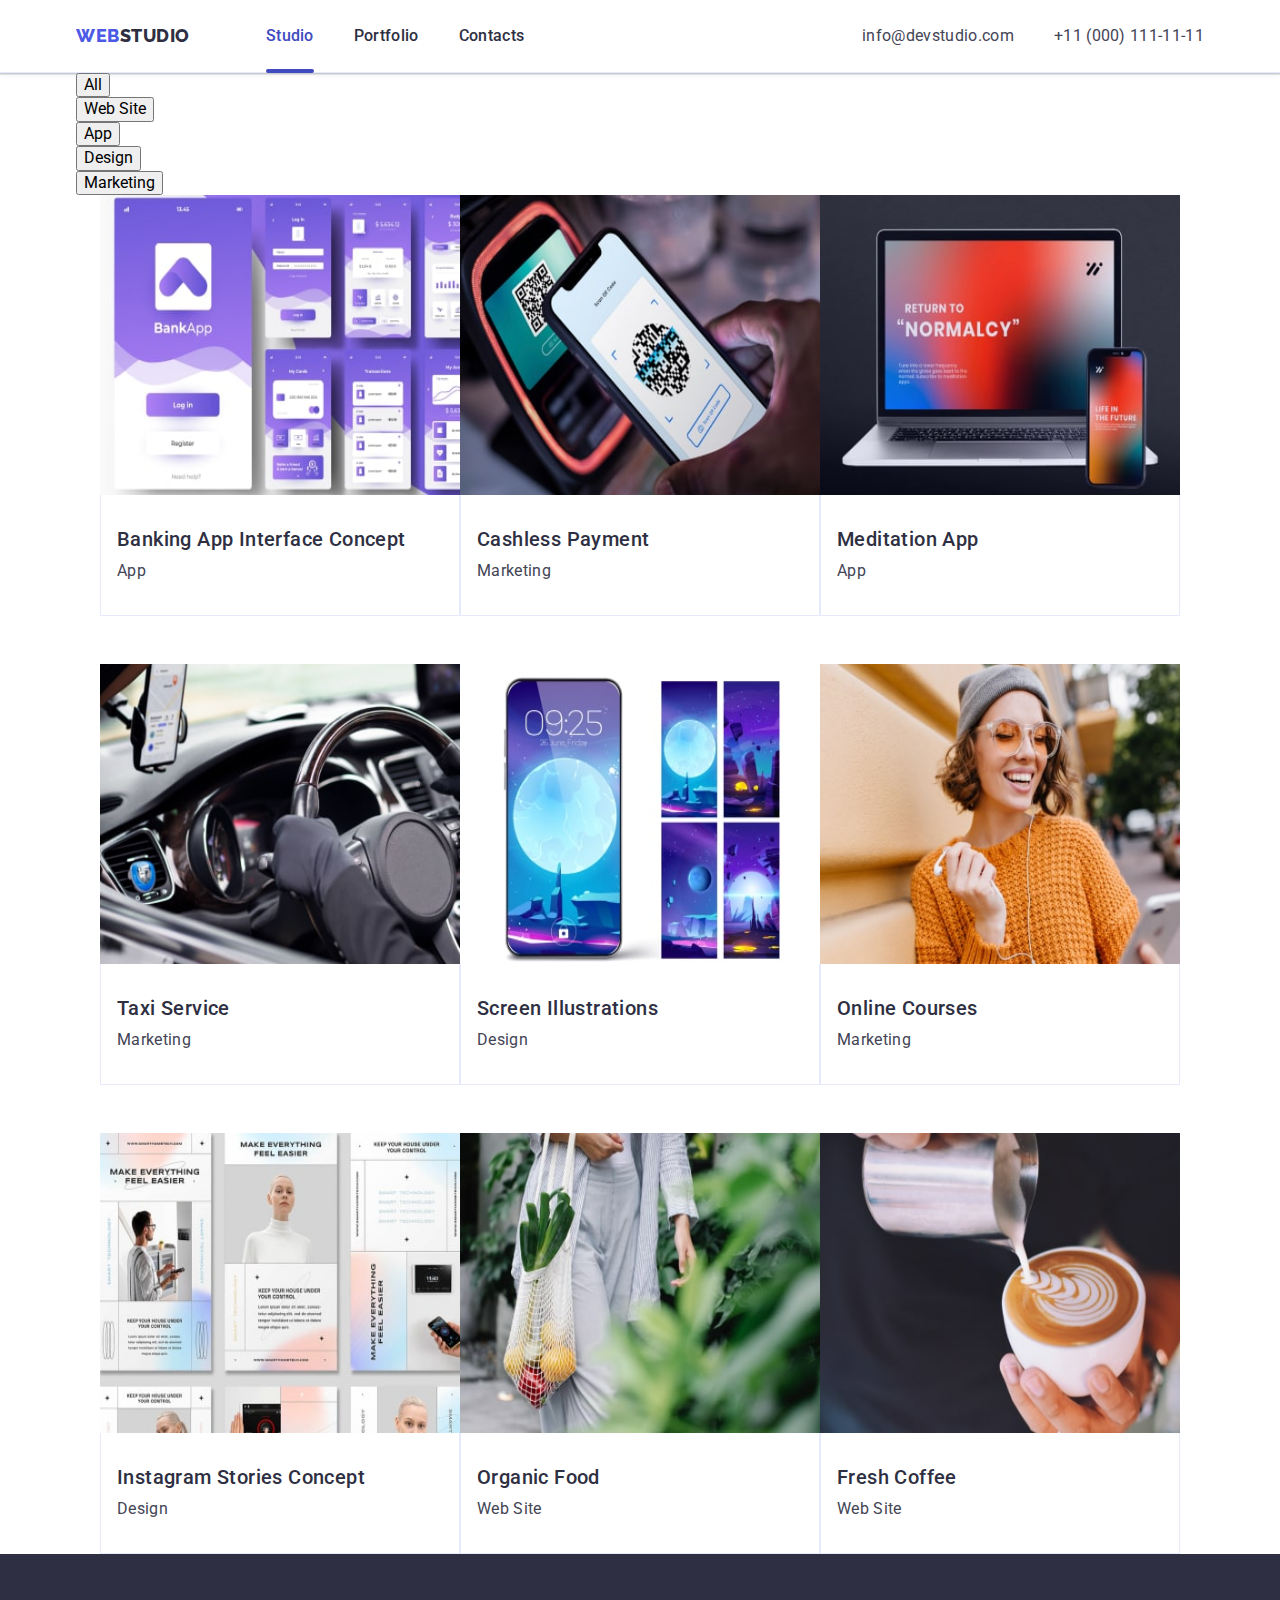
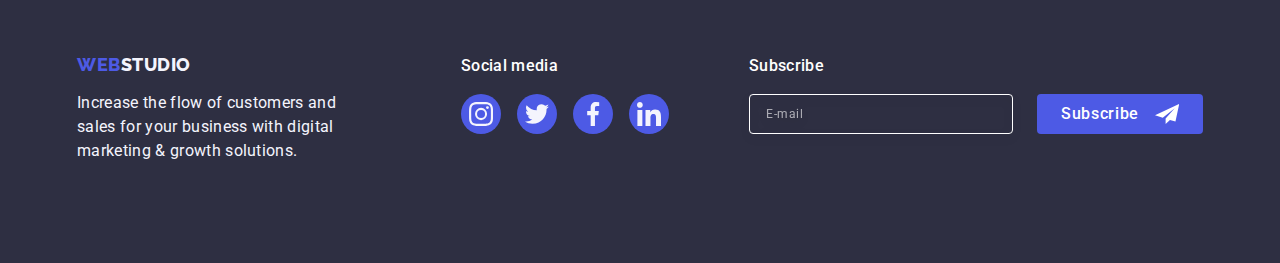
==== commit 157d7275: "step-7" ====
--- a/portfolio.html
+++ b/portfolio.html
@@ -83,12 +83,36 @@
             <li class="work-examples-list-item">
               <a class="link work-examples-link" href="">
                 <div class="box-overlay">
-                  <img
-                    src="./images/work-examples/example-1.jpg"
-                    alt="banking concept"
-                    width="360"
-                    height="300"
-                  />
+                  <picture>
+                    <source
+                      media="(min-width: 320px)"
+                      srcset="
+                        ./images/work-examples/example-1-phone.jpg 1x,
+                        ./images/work-examples/example-1-phone@2x  2x
+                      "
+                    />
+                    <source
+                      media="(min-width: 768px)"
+                      srcset="
+                        ./images/work-examples/example-1-tablet.jpg 1x,
+                        ./images/work-examples/example-1-tablet@2x  2x
+                      "
+                    />
+                    <source
+                      media="(min-width: 1158px)"
+                      srcset="
+                        ./images/work-examples/example-1-desktop.jpg 1x,
+                        ./images/work-examples/example-1-desktop@2x  2x
+                      "
+                    />
+                    <img
+                      src="./images/work-examples/example-1-phone.jpg"
+                      alt="banking concept"
+                      width="360"
+                      height="300"
+                    />
+                  </picture>
+
                   <p class="overlay">
                     14 Stylish and User-Friendly App Design Concepts · Task Manager App · Calorie
                     Tracker App · Exotic Fruit Ecommerce App · Cloud Storage App
@@ -104,12 +128,36 @@
             <li class="work-examples-list-item">
               <a class="link work-examples-link" href="">
                 <div class="box-overlay">
-                  <img
-                    src="./images/work-examples/example-2.jpg"
-                    alt="cashless payment"
-                    width="360"
-                    height="300"
-                  />
+                  <picture>
+                    <source
+                      media="(min-width: 320px)"
+                      srcset="
+                        ./images/work-examples/example-2-phone.jpg 1x,
+                        ./images/work-examples/example-2-phone@2x  2x
+                      "
+                    />
+                    <source
+                      media="(min-width: 768px)"
+                      srcset="
+                        ./images/work-examples/example-2-tablet.jpg 1x,
+                        ./images/work-examples/example-2-tablet@2x  2x
+                      "
+                    />
+                    <source
+                      media="(min-width: 1158px)"
+                      srcset="
+                        ./images/work-examples/example-2-desktop.jpg 1x,
+                        ./images/work-examples/example-2-desktop@2x  2x
+                      "
+                    />
+                    <img
+                      src="./images/work-examples/example-2-phone.jpg.jpg"
+                      alt="cashless payment"
+                      width="360"
+                      height="300"
+                    />
+                  </picture>
+
                   <p class="overlay">
                     14 Stylish and User-Friendly App Design Concepts · Task Manager App · Calorie
                     Tracker App · Exotic Fruit Ecommerce App · Cloud Storage App
@@ -124,12 +172,36 @@
             <li class="work-examples-list-item">
               <a class="link work-examples-link" href="">
                 <div class="box-overlay">
-                  <img
-                    src="./images/work-examples/example-3.jpg"
-                    alt="laptop and mobile phone"
-                    width="360"
-                    height="300"
-                  />
+                  <picture>
+                    <source
+                      media="(min-width: 320px)"
+                      srcset="
+                        ./images/work-examples/example-3-phone.jpg 1x,
+                        ./images/work-examples/example-3-phone@2x  2x
+                      "
+                    />
+                    <source
+                      media="(min-width: 768px)"
+                      srcset="
+                        ./images/work-examples/example-3-tablet.jpg 1x,
+                        ./images/work-examples/example-3-tablet@2x  2x
+                      "
+                    />
+                    <source
+                      media="(min-width: 1158px)"
+                      srcset="
+                        ./images/work-examples/example-3-desktop.jpg 1x,
+                        ./images/work-examples/example-3-desktop@2x  2x
+                      "
+                    />
+                    <img
+                      src="./images/work-examples/example-3-phone.jpg"
+                      alt="laptop and mobile phone"
+                      width="360"
+                      height="300"
+                    />
+                  </picture>
+
                   <p class="overlay">
                     14 Stylish and User-Friendly App Design Concepts · Task Manager App · Calorie
                     Tracker App · Exotic Fruit Ecommerce App · Cloud Storage App
@@ -144,12 +216,36 @@
             <li class="work-examples-list-item">
               <a class="link work-examples-link" href="">
                 <div class="box-overlay">
-                  <img
-                    src="./images/work-examples/example-4.jpg"
-                    alt="taxi service"
-                    width="360"
-                    height="300"
-                  />
+                  <picture>
+                    <source
+                      media="(min-width: 320px)"
+                      srcset="
+                        ./images/work-examples/example-4-phone.jpg 1x,
+                        ./images/work-examples/example-4-phone@2x  2x
+                      "
+                    />
+                    <source
+                      media="(min-width: 768px)"
+                      srcset="
+                        ./images/work-examples/example-4-tablet.jpg 1x,
+                        ./images/work-examples/example-4-tablet@2x  2x
+                      "
+                    />
+                    <source
+                      media="(min-width: 1158px)"
+                      srcset="
+                        ./images/work-examples/example-4-desktop.jpg 1x,
+                        ./images/work-examples/example-4-desktop@2x  2x
+                      "
+                    />
+                    <img
+                      src="./images/work-examples/example-4-phone.jpg"
+                      alt="taxi service"
+                      width="360"
+                      height="300"
+                    />
+                  </picture>
+
                   <p class="overlay">
                     14 Stylish and User-Friendly App Design Concepts · Task Manager App · Calorie
                     Tracker App · Exotic Fruit Ecommerce App · Cloud Storage App
@@ -164,12 +260,36 @@
             <li class="work-examples-list-item">
               <a class="link work-examples-link" href="">
                 <div class="box-overlay">
-                  <img
-                    src="./images/work-examples/example-5.jpg"
-                    alt="screen illustrations"
-                    width="360"
-                    height="300"
-                  />
+                  <picture>
+                    <source
+                      media="(min-width: 320px)"
+                      srcset="
+                        ./images/work-examples/example-5-phone.jpg 1x,
+                        ./images/work-examples/example-5-phone@2x  2x
+                      "
+                    />
+                    <source
+                      media="(min-width: 768px)"
+                      srcset="
+                        ./images/work-examples/example-5-tablet.jpg 1x,
+                        ./images/work-examples/example-5-tablet@2x  2x
+                      "
+                    />
+                    <source
+                      media="(min-width: 1158px)"
+                      srcset="
+                        ./images/work-examples/example-5-desktop.jpg 1x,
+                        ./images/work-examples/example-5-desktop@2x  2x
+                      "
+                    />
+                    <img
+                      src="./images/work-examples/example-5phone.jpg"
+                      alt="screen illustrations"
+                      width="360"
+                      height="300"
+                    />
+                  </picture>
+
                   <p class="overlay">
                     14 Stylish and User-Friendly App Design Concepts · Task Manager App · Calorie
                     Tracker App · Exotic Fruit Ecommerce App · Cloud Storage App
@@ -184,12 +304,36 @@
             <li class="work-examples-list-item">
               <a class="link work-examples-link" href="">
                 <div class="box-overlay">
-                  <img
-                    src="./images/work-examples/example-6.jpg"
-                    alt="a girl with a phone in headphones"
-                    width="360"
-                    height="300"
-                  />
+                  <picture>
+                    <source
+                      media="(min-width: 320px)"
+                      srcset="
+                        ./images/work-examples/example-6-phone.jpg 1x,
+                        ./images/work-examples/example-6-phone@2x  2x
+                      "
+                    />
+                    <source
+                      media="(min-width: 768px)"
+                      srcset="
+                        ./images/work-examples/example-6-tablet.jpg 1x,
+                        ./images/work-examples/example-6-tablet@2x  2x
+                      "
+                    />
+                    <source
+                      media="(min-width: 1158px)"
+                      srcset="
+                        ./images/work-examples/example-6-desktop.jpg 1x,
+                        ./images/work-examples/example-6-desktop@2x  2x
+                      "
+                    />
+                    <img
+                      src="./images/work-examples/example-6-phone.jpg"
+                      alt="a girl with a phone in headphones"
+                      width="360"
+                      height="300"
+                    />
+                  </picture>
+
                   <p class="overlay">
                     14 Stylish and User-Friendly App Design Concepts · Task Manager App · Calorie
                     Tracker App · Exotic Fruit Ecommerce App · Cloud Storage App
@@ -204,12 +348,36 @@
             <li class="work-examples-list-item">
               <a class="link work-examples-link" href="">
                 <div class="box-overlay">
-                  <img
-                    src="./images/work-examples/example-7.jpg"
-                    alt="instagram stories concept"
-                    width="360"
-                    height="300"
-                  />
+                  <picture>
+                    <source
+                      media="(min-width: 320px)"
+                      srcset="
+                        ./images/work-examples/example-7-phone.jpg 1x,
+                        ./images/work-examples/example-7-phone@2x  2x
+                      "
+                    />
+                    <source
+                      media="(min-width: 768px)"
+                      srcset="
+                        ./images/work-examples/example-7-tablet.jpg 1x,
+                        ./images/work-examples/example-7-tablet@2x  2x
+                      "
+                    />
+                    <source
+                      media="(min-width: 1158px)"
+                      srcset="
+                        ./images/work-examples/example-7-desktop.jpg 1x,
+                        ./images/work-examples/example-7-desktop@2x  2x
+                      "
+                    />
+                    <img
+                      src="./images/work-examples/example-7-phone.jpg"
+                      alt="instagram stories concept"
+                      width="360"
+                      height="300"
+                    />
+                  </picture>
+
                   <p class="overlay">
                     14 Stylish and User-Friendly App Design Concepts · Task Manager App · Calorie
                     Tracker App · Exotic Fruit Ecommerce App · Cloud Storage App
@@ -224,12 +392,36 @@
             <li class="work-examples-list-item">
               <a class="link work-examples-link" href="">
                 <div class="box-overlay">
-                  <img
-                    src="./images/work-examples/example-8.jpg"
-                    alt="a woman with a bag in which there are vegetables"
-                    width="360"
-                    height="300"
-                  />
+                  <picture>
+                    <source
+                      media="(min-width: 320px)"
+                      srcset="
+                        ./images/work-examples/example-8-phone.jpg 1x,
+                        ./images/work-examples/example-8-phone@2x  2x
+                      "
+                    />
+                    <source
+                      media="(min-width: 768px)"
+                      srcset="
+                        ./images/work-examples/example-8-tablet.jpg 1x,
+                        ./images/work-examples/example-8-tablet@2x  2x
+                      "
+                    />
+                    <source
+                      media="(min-width: 1158px)"
+                      srcset="
+                        ./images/work-examples/example-8-desktop.jpg 1x,
+                        ./images/work-examples/example-8-desktop@2x  2x
+                      "
+                    />
+                    <img
+                      src="./images/work-examples/example-8-phone.jpg"
+                      alt="a woman with a bag in which there are vegetables"
+                      width="360"
+                      height="300"
+                    />
+                  </picture>
+
                   <p class="overlay">
                     14 Stylish and User-Friendly App Design Concepts · Task Manager App · Calorie
                     Tracker App · Exotic Fruit Ecommerce App · Cloud Storage App
@@ -244,12 +436,36 @@
             <li class="work-examples-list-item">
               <a class="link work-examples-link" href="">
                 <div class="box-overlay">
-                  <img
-                    src="./images/work-examples/example-9.jpg"
-                    alt="coffee is poured into a cup"
-                    width="360"
-                    height="300"
-                  />
+                  <picture>
+                    <source
+                      media="(min-width: 320px)"
+                      srcset="
+                        ./images/work-examples/example-9-phone.jpg 1x,
+                        ./images/work-examples/example-9-phone@2x  2x
+                      "
+                    />
+                    <source
+                      media="(min-width: 768px)"
+                      srcset="
+                        ./images/work-examples/example-9-tablet.jpg 1x,
+                        ./images/work-examples/example-9-tablet@2x  2x
+                      "
+                    />
+                    <source
+                      media="(min-width: 1158px)"
+                      srcset="
+                        ./images/work-examples/example-9-desktop.jpg 1x,
+                        ./images/work-examples/example-9-desktop@2x  2x
+                      "
+                    />
+                    <img
+                      src="./images/work-examples/example-9-phone.jpg"
+                      alt="coffee is poured into a cup"
+                      width="360"
+                      height="300"
+                    />
+                  </picture>
+
                   <p class="overlay">
                     14 Stylish and User-Friendly App Design Concepts · Task Manager App · Calorie
                     Tracker App · Exotic Fruit Ecommerce App · Cloud Storage App
--- a/css/styles.css
+++ b/css/styles.css
@@ -433,22 +433,15 @@
   }
 }
 
-@media screen and (min-width: 768px) and (max-width: 1157px) {
-  .section {
-    padding-left: 108px;
-    padding-right: 108px;
-  }
-
-  .section-benefits-list {
-    display: flex;
-    flex-wrap: wrap;
-    row-gap: 72px;
-    column-gap: 24px;
-  }
-
-  .benefits-list-item {
-    width: calc((100% - 24px) / 2);
-  }
+.section-benefits-list {
+  display: flex;
+  flex-wrap: wrap;
+  row-gap: 72px;
+  column-gap: 24px;
+}
+
+.benefits-list-item {
+  width: calc((100% - 24px) / 2);
 }
 
 /* Desktop styles */
@@ -847,7 +840,6 @@
     column-gap: 24px;
     justify-content: flex-start;
     padding-left: 108px;
-    padding-right: 108px;
   }
 }
 
@@ -896,66 +888,11 @@
 
 /* ==================  PORTFOLIO.HTML ================= */
 
-.main-section {
-  padding-bottom: 120px;
-  padding-top: 96px;
-}
-
-.filter-btn-list {
-  display: flex;
-  justify-content: center;
-  gap: 24px;
-  margin-bottom: 72px;
-}
-
-.filter-btn {
-  border: 1px solid #e7e9fc;
-  border-radius: 4px;
-  padding: 12px 24px;
-
-  font-family: inherit;
-  font-weight: 500;
-  font-size: 16px;
-  line-height: 1.5;
-  display: flex;
-  align-items: center;
-  letter-spacing: 0.04em;
-  color: var(--accent-color);
-
-  background-color: #f4f4fd;
-
-  transition: color 250ms cubic-bezier(0.4, 0, 0.2, 1),
-    background-color 250ms cubic-bezier(0.4, 0, 0.2, 1),
-    border-color 250ms cubic-bezier(0.4, 0, 0.2, 1), box-shadow 250ms cubic-bezier(0.4, 0, 0.2, 1);
-}
-
-.filter-btn:hover,
-.filter-btn:focus {
-  border: 1px solid transparent;
-  box-shadow: 0px 3px 1px rgba(0, 0, 0, 0.1), 0px 2px 1px rgba(0, 0, 0, 0.08),
-    0px 2px 2px rgba(0, 0, 0, 0.12);
-
-  font-weight: 500;
-  font-size: 16px;
-  line-height: 1.5;
-  display: flex;
-  align-items: center;
-  text-align: center;
-  letter-spacing: 0.04em;
-  color: var(--white-color);
-
-  background-color: var(--hover-color);
-}
-
 .work-examples-list {
   display: flex;
   flex-wrap: wrap;
-  column-gap: 24px;
+  justify-content: center;
   row-gap: 48px;
-}
-
-.work-examples-list-item {
-  width: calc((100% - 48px) / 3);
 }
 
 .work-examples-link {
@@ -1026,6 +963,74 @@
   transform: translateY(0%);
 }
 
+/* .main-section {
+  padding-bottom: 120px;
+  padding-top: 96px;
+}
+
+.filter-btn-list {
+  display: flex;
+  justify-content: center;
+  gap: 24px;
+  margin-bottom: 72px;
+}
+
+.filter-btn {
+  border: 1px solid #e7e9fc;
+  border-radius: 4px;
+  padding: 12px 24px;
+
+  font-family: inherit;
+  font-weight: 500;
+  font-size: 16px;
+  line-height: 1.5;
+  display: flex;
+  align-items: center;
+  letter-spacing: 0.04em;
+  color: var(--accent-color);
+
+  background-color: #f4f4fd;
+
+  transition: color 250ms cubic-bezier(0.4, 0, 0.2, 1),
+    background-color 250ms cubic-bezier(0.4, 0, 0.2, 1),
+    border-color 250ms cubic-bezier(0.4, 0, 0.2, 1), box-shadow 250ms cubic-bezier(0.4, 0, 0.2, 1);
+}
+
+.filter-btn:hover,
+.filter-btn:focus {
+  border: 1px solid transparent;
+  box-shadow: 0px 3px 1px rgba(0, 0, 0, 0.1), 0px 2px 1px rgba(0, 0, 0, 0.08),
+    0px 2px 2px rgba(0, 0, 0, 0.12);
+
+  font-weight: 500;
+  font-size: 16px;
+  line-height: 1.5;
+  display: flex;
+  align-items: center;
+  text-align: center;
+  letter-spacing: 0.04em;
+  color: var(--white-color);
+
+  background-color: var(--hover-color);
+}
+
+.work-examples-list {
+  display: flex;
+  flex-wrap: wrap;
+  column-gap: 24px;
+  row-gap: 48px;
+}
+
+.work-examples-list-item {
+  width: calc((100% - 48px) / 3);
+}
+
+
+
+
+
+
+
 /* ================== / PORTFOLIO.HTML ================= */
 
 /* ================  BACKDROP and MODAL =============== */
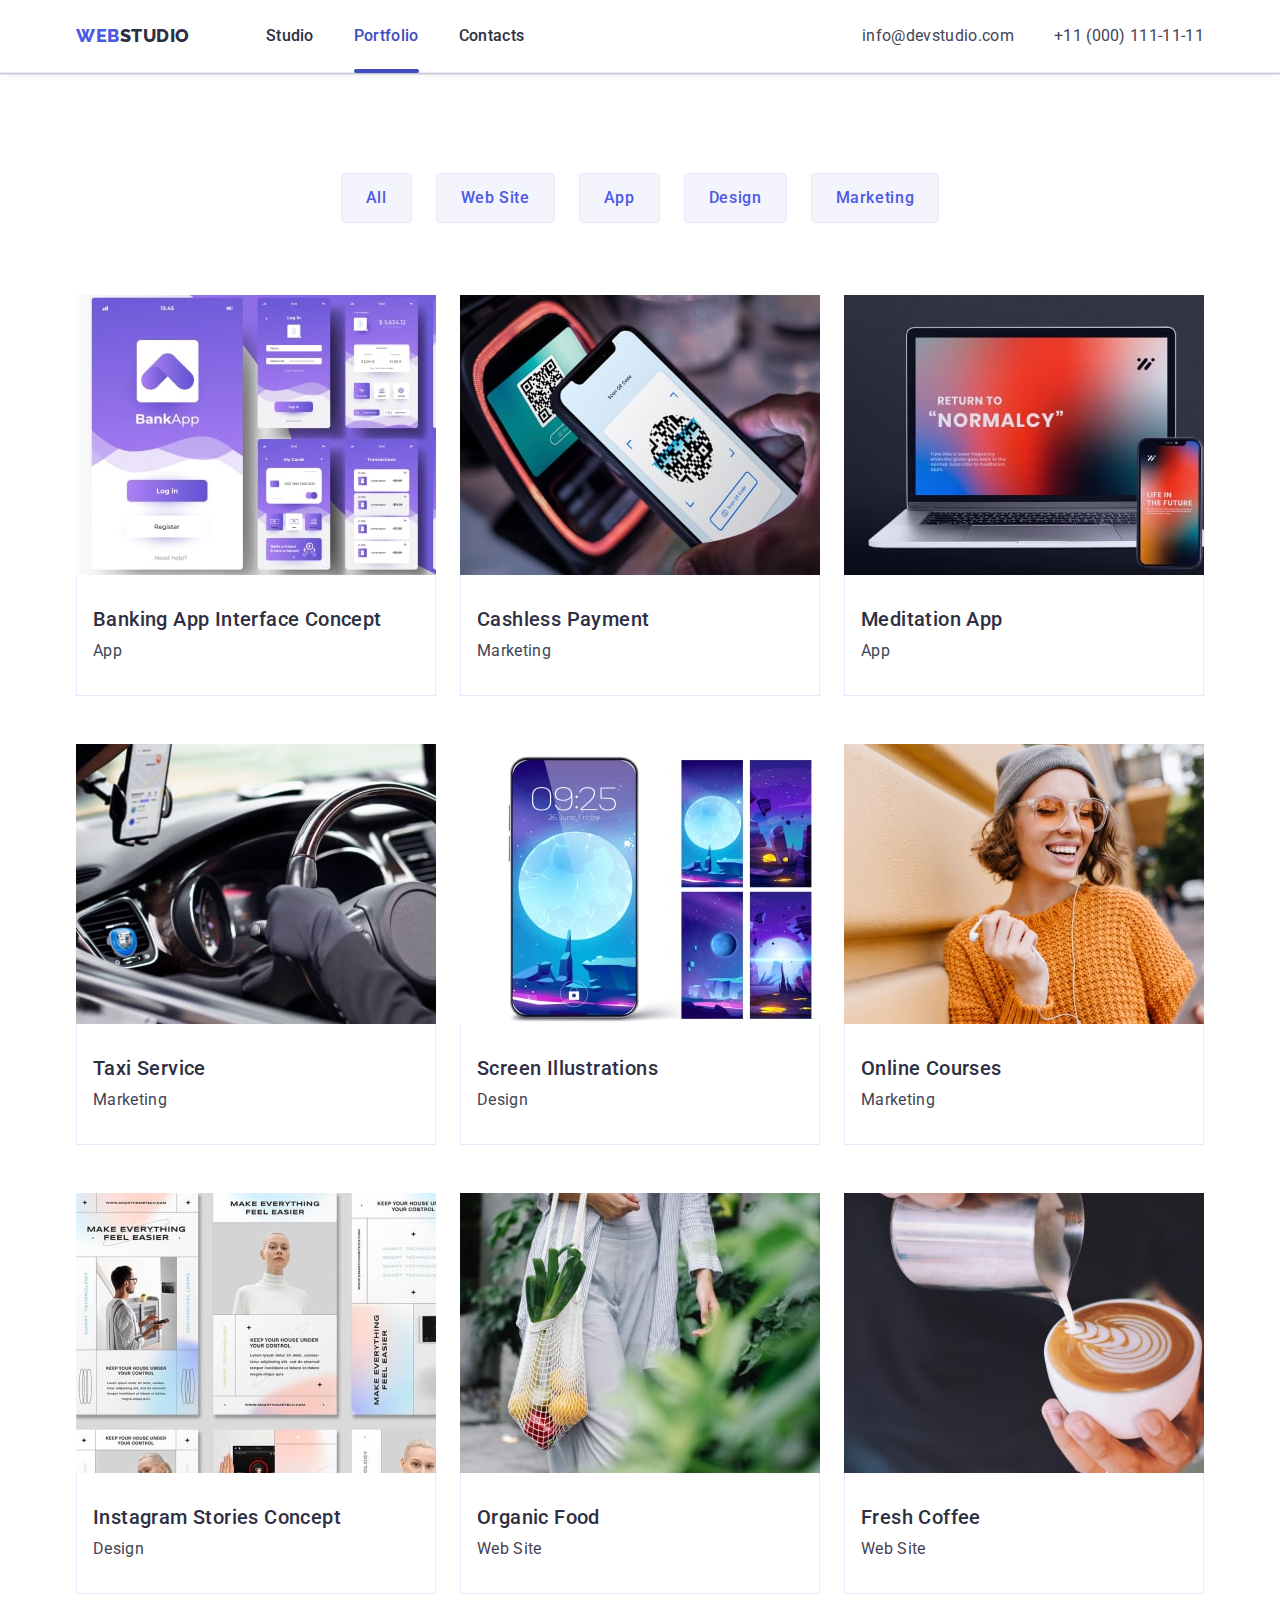
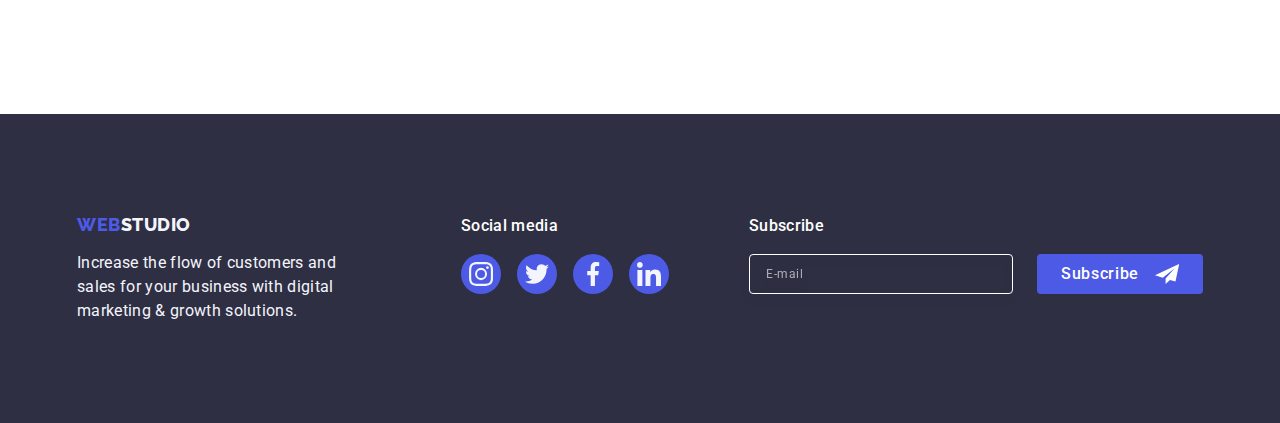
==== commit 13b6e109: "step-8" ====
--- a/portfolio.html
+++ b/portfolio.html
@@ -27,12 +27,12 @@
           </a>
           <ul class="menu list">
             <li class="menu-item">
-              <a class="menu-link link menu-link-border-line active-link" href="./index.html"
-                >Studio</a
-              >
+              <a class="menu-link link" href="./index.html">Studio</a>
             </li>
             <li class="menu-item">
-              <a class="menu-link link" href="./portfolio.html">Portfolio</a>
+              <a class="menu-link link menu-link-border-line active-link" href="./portfolio.html"
+                >Portfolio</a
+              >
             </li>
             <li class="menu-item">
               <a class="menu-link link" href="">Contacts</a>
@@ -87,29 +87,29 @@
                     <source
                       media="(min-width: 320px)"
                       srcset="
-                        ./images/work-examples/example-1-phone.jpg 1x,
-                        ./images/work-examples/example-1-phone@2x  2x
-                      "
-                    />
-                    <source
-                      media="(min-width: 768px)"
-                      srcset="
-                        ./images/work-examples/example-1-tablet.jpg 1x,
-                        ./images/work-examples/example-1-tablet@2x  2x
-                      "
-                    />
-                    <source
-                      media="(min-width: 1158px)"
-                      srcset="
-                        ./images/work-examples/example-1-desktop.jpg 1x,
-                        ./images/work-examples/example-1-desktop@2x  2x
-                      "
-                    />
-                    <img
-                      src="./images/work-examples/example-1-phone.jpg"
+                        ./images/work-examples/phone/example-1-phone.jpg    1x,
+                        ./images/work-examples/phone/example-1-phone@2x.jpg 2x
+                      "
+                    />
+                    <source
+                      media="(min-width: 768px)"
+                      srcset="
+                        ./images/work-examples/tablet/example-1-tablet.jpg    1x,
+                        ./images/work-examples/tablet/example-1-tablet@2x.jpg 2x
+                      "
+                    />
+                    <source
+                      media="(min-width: 1158px)"
+                      srcset="
+                        ./images/work-examples/desktop/example-1-desktop.jpg    1x,
+                        ./images/work-examples/desktop/example-1-desktop@2x.jpg 2x
+                      "
+                    />
+                    <img
+                      src="./images/work-examples/phone/example-1-phone.jpg"
                       alt="banking concept"
-                      width="360"
-                      height="300"
+                      width="396"
+                      height="280"
                     />
                   </picture>
 
@@ -132,29 +132,29 @@
                     <source
                       media="(min-width: 320px)"
                       srcset="
-                        ./images/work-examples/example-2-phone.jpg 1x,
-                        ./images/work-examples/example-2-phone@2x  2x
-                      "
-                    />
-                    <source
-                      media="(min-width: 768px)"
-                      srcset="
-                        ./images/work-examples/example-2-tablet.jpg 1x,
-                        ./images/work-examples/example-2-tablet@2x  2x
-                      "
-                    />
-                    <source
-                      media="(min-width: 1158px)"
-                      srcset="
-                        ./images/work-examples/example-2-desktop.jpg 1x,
-                        ./images/work-examples/example-2-desktop@2x  2x
-                      "
-                    />
-                    <img
-                      src="./images/work-examples/example-2-phone.jpg.jpg"
+                        ./images/work-examples/phone/example-2-phone.jpg    1x,
+                        ./images/work-examples/phone/example-2-phone@2x.jpg 2x
+                      "
+                    />
+                    <source
+                      media="(min-width: 768px)"
+                      srcset="
+                        ./images/work-examples/tablet/example-2-tablet.jpg    1x,
+                        ./images/work-examples/tablet/example-2-tablet@2x.jpg 2x
+                      "
+                    />
+                    <source
+                      media="(min-width: 1158px)"
+                      srcset="
+                        ./images/work-examples/desktop/example-2-desktop.jpg    1x,
+                        ./images/work-examples/desktop/example-2-desktop@2x.jpg 2x
+                      "
+                    />
+                    <img
+                      src="./images/work-examples/phone/example-2-phone.jpg."
                       alt="cashless payment"
-                      width="360"
-                      height="300"
+                      width="396"
+                      height="280"
                     />
                   </picture>
 
@@ -176,29 +176,29 @@
                     <source
                       media="(min-width: 320px)"
                       srcset="
-                        ./images/work-examples/example-3-phone.jpg 1x,
-                        ./images/work-examples/example-3-phone@2x  2x
-                      "
-                    />
-                    <source
-                      media="(min-width: 768px)"
-                      srcset="
-                        ./images/work-examples/example-3-tablet.jpg 1x,
-                        ./images/work-examples/example-3-tablet@2x  2x
-                      "
-                    />
-                    <source
-                      media="(min-width: 1158px)"
-                      srcset="
-                        ./images/work-examples/example-3-desktop.jpg 1x,
-                        ./images/work-examples/example-3-desktop@2x  2x
-                      "
-                    />
-                    <img
-                      src="./images/work-examples/example-3-phone.jpg"
+                        ./images/work-examples/phone/example-3-phone.jpg    1x,
+                        ./images/work-examples/phone/example-3-phone@2x.jpg 2x
+                      "
+                    />
+                    <source
+                      media="(min-width: 768px)"
+                      srcset="
+                        ./images/work-examples/tablet/example-3-tablet.jpg    1x,
+                        ./images/work-examples/tablet/example-3-tablet@2x.jpg 2x
+                      "
+                    />
+                    <source
+                      media="(min-width: 1158px)"
+                      srcset="
+                        ./images/work-examples/desktop/example-3-desktop.jpg    1x,
+                        ./images/work-examples/desktop/example-3-desktop@2x.jpg 2x
+                      "
+                    />
+                    <img
+                      src="./images/work-examples/phone/example-3-phone.jpg"
                       alt="laptop and mobile phone"
-                      width="360"
-                      height="300"
+                      width="396"
+                      height="280"
                     />
                   </picture>
 
@@ -220,29 +220,29 @@
                     <source
                       media="(min-width: 320px)"
                       srcset="
-                        ./images/work-examples/example-4-phone.jpg 1x,
-                        ./images/work-examples/example-4-phone@2x  2x
-                      "
-                    />
-                    <source
-                      media="(min-width: 768px)"
-                      srcset="
-                        ./images/work-examples/example-4-tablet.jpg 1x,
-                        ./images/work-examples/example-4-tablet@2x  2x
-                      "
-                    />
-                    <source
-                      media="(min-width: 1158px)"
-                      srcset="
-                        ./images/work-examples/example-4-desktop.jpg 1x,
-                        ./images/work-examples/example-4-desktop@2x  2x
-                      "
-                    />
-                    <img
-                      src="./images/work-examples/example-4-phone.jpg"
+                        ./images/work-examples/phone/example-4-phone.jpg    1x,
+                        ./images/work-examples/phone/example-4-phone@2x.jpg 2x
+                      "
+                    />
+                    <source
+                      media="(min-width: 768px)"
+                      srcset="
+                        ./images/work-examples/tablet/example-4-tablet.jpg    1x,
+                        ./images/work-examples/tablet/example-4-tablet@2x.jpg 2x
+                      "
+                    />
+                    <source
+                      media="(min-width: 1158px)"
+                      srcset="
+                        ./images/work-examples/desktop/example-4-desktop.jpg    1x,
+                        ./images/work-examples/desktop/example-4-desktop@2x.jpg 2x
+                      "
+                    />
+                    <img
+                      src="./images/work-examples/phone/example-4-phone.jpg"
                       alt="taxi service"
-                      width="360"
-                      height="300"
+                      width="396"
+                      height="280"
                     />
                   </picture>
 
@@ -264,29 +264,29 @@
                     <source
                       media="(min-width: 320px)"
                       srcset="
-                        ./images/work-examples/example-5-phone.jpg 1x,
-                        ./images/work-examples/example-5-phone@2x  2x
-                      "
-                    />
-                    <source
-                      media="(min-width: 768px)"
-                      srcset="
-                        ./images/work-examples/example-5-tablet.jpg 1x,
-                        ./images/work-examples/example-5-tablet@2x  2x
-                      "
-                    />
-                    <source
-                      media="(min-width: 1158px)"
-                      srcset="
-                        ./images/work-examples/example-5-desktop.jpg 1x,
-                        ./images/work-examples/example-5-desktop@2x  2x
-                      "
-                    />
-                    <img
-                      src="./images/work-examples/example-5phone.jpg"
+                        ./images/work-examples/phone/example-5-phone.jpg    1x,
+                        ./images/work-examples/phone/example-5-phone@2x.jpg 2x
+                      "
+                    />
+                    <source
+                      media="(min-width: 768px)"
+                      srcset="
+                        ./images/work-examples/tablet/example-5-tablet.jpg    1x,
+                        ./images/work-examples/tablet/example-5-tablet@2x.jpg 2x
+                      "
+                    />
+                    <source
+                      media="(min-width: 1158px)"
+                      srcset="
+                        ./images/work-examples/desktop/example-5-desktop.jpg    1x,
+                        ./images/work-examples/desktop/example-5-desktop@2x.jpg 2x
+                      "
+                    />
+                    <img
+                      src="./images/work-examples/phone/example-5phone.jpg"
                       alt="screen illustrations"
-                      width="360"
-                      height="300"
+                      width="396"
+                      height="280"
                     />
                   </picture>
 
@@ -308,29 +308,29 @@
                     <source
                       media="(min-width: 320px)"
                       srcset="
-                        ./images/work-examples/example-6-phone.jpg 1x,
-                        ./images/work-examples/example-6-phone@2x  2x
-                      "
-                    />
-                    <source
-                      media="(min-width: 768px)"
-                      srcset="
-                        ./images/work-examples/example-6-tablet.jpg 1x,
-                        ./images/work-examples/example-6-tablet@2x  2x
-                      "
-                    />
-                    <source
-                      media="(min-width: 1158px)"
-                      srcset="
-                        ./images/work-examples/example-6-desktop.jpg 1x,
-                        ./images/work-examples/example-6-desktop@2x  2x
-                      "
-                    />
-                    <img
-                      src="./images/work-examples/example-6-phone.jpg"
+                        ./images/work-examples/phone/example-6-phone.jpg    1x,
+                        ./images/work-examples/phone/example-6-phone@2x.jpg 2x
+                      "
+                    />
+                    <source
+                      media="(min-width: 768px)"
+                      srcset="
+                        ./images/work-examples/tablet/example-6-tablet.jpg    1x,
+                        ./images/work-examples/tablet/example-6-tablet@2x.jpg 2x
+                      "
+                    />
+                    <source
+                      media="(min-width: 1158px)"
+                      srcset="
+                        ./images/work-examples/desktop/example-6-desktop.jpg    1x,
+                        ./images/work-examples/desktop/example-6-desktop@2x.jpg 2x
+                      "
+                    />
+                    <img
+                      src="./images/work-examples/phone/example-6-phone.jpg"
                       alt="a girl with a phone in headphones"
-                      width="360"
-                      height="300"
+                      width="396"
+                      height="280"
                     />
                   </picture>
 
@@ -352,29 +352,29 @@
                     <source
                       media="(min-width: 320px)"
                       srcset="
-                        ./images/work-examples/example-7-phone.jpg 1x,
-                        ./images/work-examples/example-7-phone@2x  2x
-                      "
-                    />
-                    <source
-                      media="(min-width: 768px)"
-                      srcset="
-                        ./images/work-examples/example-7-tablet.jpg 1x,
-                        ./images/work-examples/example-7-tablet@2x  2x
-                      "
-                    />
-                    <source
-                      media="(min-width: 1158px)"
-                      srcset="
-                        ./images/work-examples/example-7-desktop.jpg 1x,
-                        ./images/work-examples/example-7-desktop@2x  2x
-                      "
-                    />
-                    <img
-                      src="./images/work-examples/example-7-phone.jpg"
+                        ./images/work-examples/phone/example-7-phone.jpg    1x,
+                        ./images/work-examples/phone/example-7-phone@2x.jpg 2x
+                      "
+                    />
+                    <source
+                      media="(min-width: 768px)"
+                      srcset="
+                        ./images/work-examples/tablet/example-7-tablet.jpg    1x,
+                        ./images/work-examples/tablet/example-7-tablet@2x.jpg 2x
+                      "
+                    />
+                    <source
+                      media="(min-width: 1158px)"
+                      srcset="
+                        ./images/work-examples/desktop/example-7-desktop.jpg    1x,
+                        ./images/work-examples/desktop/example-7-desktop@2x.jpg 2x
+                      "
+                    />
+                    <img
+                      src="./images/work-examples/phone/example-7-phone.jpg"
                       alt="instagram stories concept"
-                      width="360"
-                      height="300"
+                      width="396"
+                      height="280"
                     />
                   </picture>
 
@@ -396,29 +396,29 @@
                     <source
                       media="(min-width: 320px)"
                       srcset="
-                        ./images/work-examples/example-8-phone.jpg 1x,
-                        ./images/work-examples/example-8-phone@2x  2x
-                      "
-                    />
-                    <source
-                      media="(min-width: 768px)"
-                      srcset="
-                        ./images/work-examples/example-8-tablet.jpg 1x,
-                        ./images/work-examples/example-8-tablet@2x  2x
-                      "
-                    />
-                    <source
-                      media="(min-width: 1158px)"
-                      srcset="
-                        ./images/work-examples/example-8-desktop.jpg 1x,
-                        ./images/work-examples/example-8-desktop@2x  2x
-                      "
-                    />
-                    <img
-                      src="./images/work-examples/example-8-phone.jpg"
+                        ./images/work-examples/phone/example-8-phone.jpg    1x,
+                        ./images/work-examples/phone/example-8-phone@2x.jpg 2x
+                      "
+                    />
+                    <source
+                      media="(min-width: 768px)"
+                      srcset="
+                        ./images/work-examples/tablet/example-8-tablet.jpg    1x,
+                        ./images/work-examples/tablet/example-8-tablet@2x.jpg 2x
+                      "
+                    />
+                    <source
+                      media="(min-width: 1158px)"
+                      srcset="
+                        ./images/work-examples/desktop/example-8-desktop.jpg    1x,
+                        ./images/work-examples/desktop/example-8-desktop@2x.jpg 2x
+                      "
+                    />
+                    <img
+                      src="./images/work-examples/phone/example-8-phone.jpg"
                       alt="a woman with a bag in which there are vegetables"
-                      width="360"
-                      height="300"
+                      width="396"
+                      height="280"
                     />
                   </picture>
 
@@ -440,29 +440,29 @@
                     <source
                       media="(min-width: 320px)"
                       srcset="
-                        ./images/work-examples/example-9-phone.jpg 1x,
-                        ./images/work-examples/example-9-phone@2x  2x
-                      "
-                    />
-                    <source
-                      media="(min-width: 768px)"
-                      srcset="
-                        ./images/work-examples/example-9-tablet.jpg 1x,
-                        ./images/work-examples/example-9-tablet@2x  2x
-                      "
-                    />
-                    <source
-                      media="(min-width: 1158px)"
-                      srcset="
-                        ./images/work-examples/example-9-desktop.jpg 1x,
-                        ./images/work-examples/example-9-desktop@2x  2x
-                      "
-                    />
-                    <img
-                      src="./images/work-examples/example-9-phone.jpg"
+                        ./images/work-examples/phone/example-9-phone.jpg    1x,
+                        ./images/work-examples/phone/example-9-phone@2x.jpg 2x
+                      "
+                    />
+                    <source
+                      media="(min-width: 768px)"
+                      srcset="
+                        ./images/work-examples/tablet/example-9-tablet.jpg    1x,
+                        ./images/work-examples/tablet/example-9-tablet@2x.jpg 2x
+                      "
+                    />
+                    <source
+                      media="(min-width: 1158px)"
+                      srcset="
+                        ./images/work-examples/desktop/example-9-desktop.jpg    1x,
+                        ./images/work-examples/desktop/example-9-desktop@2x.jpg 2x
+                      "
+                    />
+                    <img
+                      src="./images/work-examples/phone/example-9-phone.jpg"
                       alt="coffee is poured into a cup"
-                      width="360"
-                      height="300"
+                      width="396"
+                      height="280"
                     />
                   </picture>
 
--- a/css/styles.css
+++ b/css/styles.css
@@ -888,11 +888,68 @@
 
 /* ==================  PORTFOLIO.HTML ================= */
 
+/* Phone styles */
+
+.filter-btn-list {
+  display: flex;
+  gap: 24px;
+}
+
+@media screen and (max-width: 767px) {
+  .filter-btn-list {
+    max-width: 268px;
+    flex-wrap: wrap;
+    gap: 24px;
+    margin-top: 48px;
+  }
+}
+
+.filter-btn {
+  border: 1px solid #e7e9fc;
+  border-radius: 4px;
+  padding: 8px 16px;
+
+  font-family: inherit;
+  font-weight: 500;
+  font-size: 16px;
+  line-height: 1.5;
+  display: flex;
+  align-items: center;
+  letter-spacing: 0.04em;
+  color: var(--accent-color);
+
+  background-color: #f4f4fd;
+
+  transition: color 250ms cubic-bezier(0.4, 0, 0.2, 1),
+    background-color 250ms cubic-bezier(0.4, 0, 0.2, 1),
+    border-color 250ms cubic-bezier(0.4, 0, 0.2, 1), box-shadow 250ms cubic-bezier(0.4, 0, 0.2, 1);
+}
+
+.filter-btn:hover,
+.filter-btn:focus {
+  border: 1px solid transparent;
+  box-shadow: 0px 3px 1px rgba(0, 0, 0, 0.1), 0px 2px 1px rgba(0, 0, 0, 0.08),
+    0px 2px 2px rgba(0, 0, 0, 0.12);
+
+  font-weight: 500;
+  font-size: 16px;
+  line-height: 1.5;
+  display: flex;
+  align-items: center;
+  text-align: center;
+  letter-spacing: 0.04em;
+  color: var(--white-color);
+
+  background-color: var(--hover-color);
+}
+
 .work-examples-list {
   display: flex;
   flex-wrap: wrap;
   justify-content: center;
   row-gap: 48px;
+  margin-bottom: 48px;
+  margin-top: 48px;
 }
 
 .work-examples-link {
@@ -963,73 +1020,49 @@
   transform: translateY(0%);
 }
 
-/* .main-section {
-  padding-bottom: 120px;
-  padding-top: 96px;
-}
-
-.filter-btn-list {
-  display: flex;
-  justify-content: center;
-  gap: 24px;
-  margin-bottom: 72px;
-}
-
-.filter-btn {
-  border: 1px solid #e7e9fc;
-  border-radius: 4px;
-  padding: 12px 24px;
-
-  font-family: inherit;
-  font-weight: 500;
-  font-size: 16px;
-  line-height: 1.5;
-  display: flex;
-  align-items: center;
-  letter-spacing: 0.04em;
-  color: var(--accent-color);
-
-  background-color: #f4f4fd;
-
-  transition: color 250ms cubic-bezier(0.4, 0, 0.2, 1),
-    background-color 250ms cubic-bezier(0.4, 0, 0.2, 1),
-    border-color 250ms cubic-bezier(0.4, 0, 0.2, 1), box-shadow 250ms cubic-bezier(0.4, 0, 0.2, 1);
-}
-
-.filter-btn:hover,
-.filter-btn:focus {
-  border: 1px solid transparent;
-  box-shadow: 0px 3px 1px rgba(0, 0, 0, 0.1), 0px 2px 1px rgba(0, 0, 0, 0.08),
-    0px 2px 2px rgba(0, 0, 0, 0.12);
-
-  font-weight: 500;
-  font-size: 16px;
-  line-height: 1.5;
-  display: flex;
-  align-items: center;
-  text-align: center;
-  letter-spacing: 0.04em;
-  color: var(--white-color);
-
-  background-color: var(--hover-color);
-}
-
-.work-examples-list {
-  display: flex;
-  flex-wrap: wrap;
-  column-gap: 24px;
-  row-gap: 48px;
-}
-
-.work-examples-list-item {
-  width: calc((100% - 48px) / 3);
-}
-
-
-
-
-
-
+/* Tablet styles */
+
+@media screen and (min-width: 768px) {
+  .filter-btn {
+    padding: 12px 24px;
+  }
+
+  .filter-btn-list {
+    justify-content: center;
+    margin-top: 64px;
+  }
+
+  .work-examples-list {
+    justify-content: flex-start;
+    column-gap: 24px;
+    row-gap: 72px;
+    margin-bottom: 96px;
+    margin-top: 64px;
+  }
+
+  .work-examples-list-item {
+    width: calc((100% - 24px) / 2);
+  }
+}
+
+/* Desktop styles */
+
+@media screen and (min-width: 1158px) {
+  .filter-btn-list {
+    margin-top: 100px;
+  }
+
+  .work-examples-list {
+    justify-content: center;
+    row-gap: 48px;
+    margin-bottom: 120px;
+    margin-top: 72px;
+  }
+
+  .work-examples-list-item {
+    width: calc((100% - 48px) / 3);
+  }
+}
 
 /* ================== / PORTFOLIO.HTML ================= */
 
@@ -1051,14 +1084,13 @@
 }
 
 .modal-window {
-  padding: 72px 24px 24px 24px;
-
-  min-height: 576px;
+  padding: 72px 16px 16px 24px;
+
   position: absolute;
   top: 50%;
   left: 50%;
   transform: translate(-50%, -50%);
-  width: 408px;
+  width: 392px;
   background-color: var(--modal-background);
   border-radius: 4px;
   box-shadow: 0px 1px 1px rgba(0, 0, 0, 0.14), 0px 1px 3px rgba(0, 0, 0, 0.12),
@@ -1134,7 +1166,7 @@
   border-radius: 4px;
   background-color: transparent;
   outline: transparent;
-  padding-left: 38px;
+  padding-left: 34px;
   transition: border-color 250ms cubic-bezier(0.4, 0, 0.2, 1);
 }
 
@@ -1174,12 +1206,16 @@
   font-size: 12px;
   line-height: 1.17;
   letter-spacing: 0.04em;
-  color: rgba(46, 47, 66, 0.4);
-  border: 1px solid rgba(46, 47, 66, 0.2);
+  border: 1px solid rgba(46, 47, 66, 0.4);
   border-radius: 4px;
   background-color: transparent;
   outline: transparent;
   transition: border-color 250ms cubic-bezier(0.4, 0, 0.2, 1);
+}
+
+.contact-form-message::placeholder {
+  color: var(--light-slate);
+  opacity: 0.5;
 }
 
 .contact-form-message:focus {
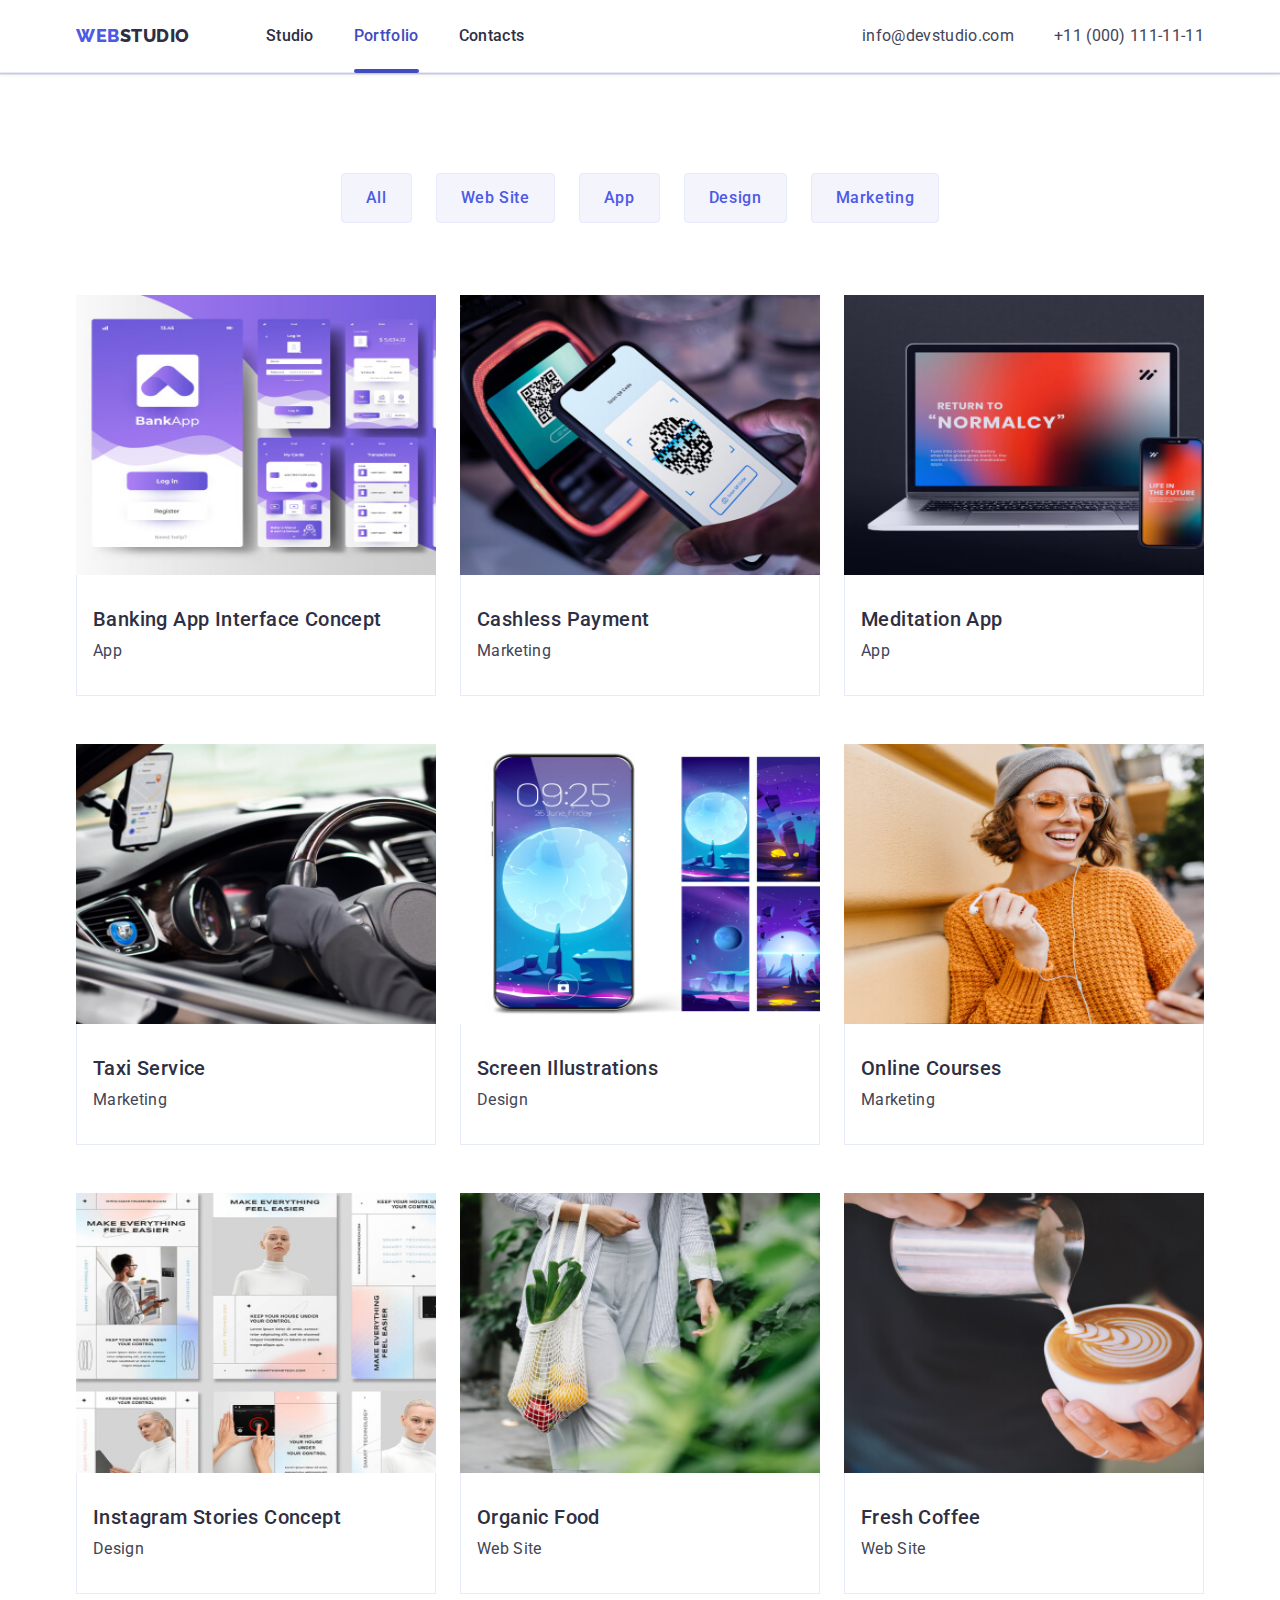
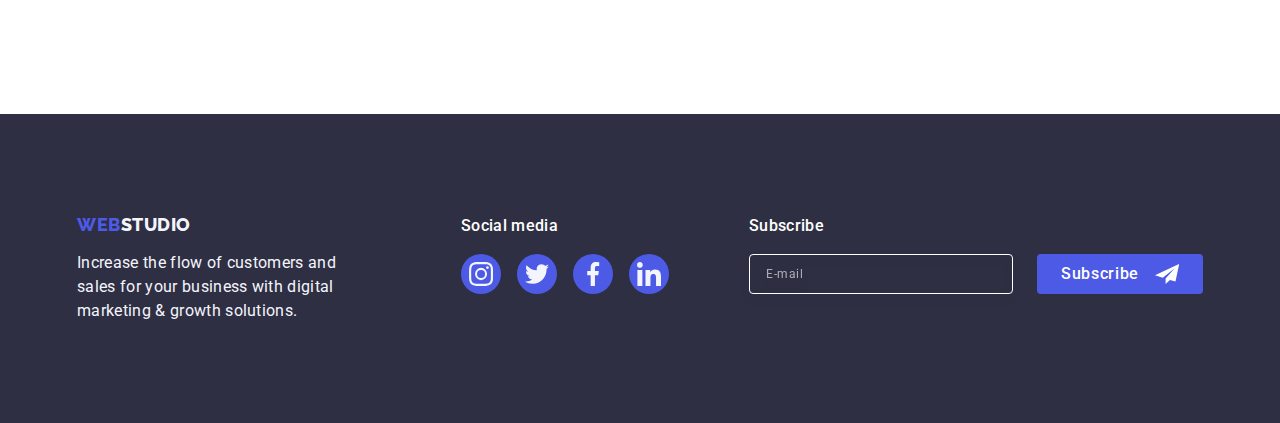
==== commit 42134d45: "step-12" ====
--- a/portfolio.html
+++ b/portfolio.html
@@ -49,11 +49,77 @@
             </li>
           </ul>
         </address>
-        <button type="button" class="mobile-menu-open-btn">
+        <button type="button" class="mobile-menu-open-btn js-open-menu" aria-expanded="false">
           <svg class="mobile-menu-open-btn-icon" width="32" height="22">
             <use href="./images/icons.svg#icon-menu-hamburger"></use>
           </svg>
         </button>
+      </div>
+      <!-- Mobile menu -->
+
+      <div class="mobile-menu js-menu-container">
+        <div class="container mobile-menu-container">
+          <button class="mobile-menu-close-btn js-close-menu">
+            <svg class="mobile-menu-close-icon" width="8" height="8">
+              <use href="./images/icons.svg#icon-close-btn"></use>
+            </svg>
+          </button>
+          <ul class="mobile-menu-nav list">
+            <li class="mobile-menu-item">
+              <a class="mobile-menu-link link" href="./index.html">Studio</a>
+            </li>
+            <li class="mobile-menu-item">
+              <a class="mobile-menu-link link mobile-active-link" href="./portfolio.html"
+                >Portfolio</a
+              >
+            </li>
+            <li class="mobile-menu-item">
+              <a class="mobile-menu-link link" href="">Contacts</a>
+            </li>
+          </ul>
+          <ul class="menu-contact-list list">
+            <li class="menu-contact-item">
+              <a class="mobile-menu-link link mobile-active-link" href="tel:+110001111111"
+                >+11 (000) 111-11-11</a
+              >
+            </li>
+            <li class="menu-contact-item">
+              <a class="mobile-mail-link link" href="mailto:info@devstudio.com"
+                >info@devstudio.com</a
+              >
+            </li>
+          </ul>
+          <ul class="mobile-social-networks list">
+            <li class="social-networks-item">
+              <a href="" class="social-networks-link"
+                ><svg class="footer-social-networks-icon" width="24" height="24">
+                  <use href="./images/icons.svg#icon-instagram"></use>
+                </svg>
+              </a>
+            </li>
+            <li class="social-networks-item">
+              <a href="" class="social-networks-link"
+                ><svg class="footer-social-networks-icon" width="24" height="24">
+                  <use href="./images/icons.svg#icon-twitter"></use>
+                </svg>
+              </a>
+            </li>
+            <li class="social-networks-item">
+              <a href="" class="social-networks-link"
+                ><svg class="footer-social-networks-icon" width="24" height="24">
+                  <use href="./images/icons.svg#icon-facebook"></use>
+                </svg>
+              </a>
+            </li>
+            <li class="social-networks-item">
+              <a href="" class="social-networks-link"
+                ><svg class="footer-social-networks-icon" width="24" height="24">
+                  <use href="./images/icons.svg#icon-linkedin"></use>
+                </svg>
+              </a>
+            </li>
+          </ul>
+        </div>
       </div>
     </header>
     <!-- MAIN -->
@@ -85,26 +151,27 @@
                 <div class="box-overlay">
                   <picture>
                     <source
+                      media="(min-width: 1158px)"
+                      srcset="
+                        ./images/work-examples/desktop/example-1-desktop.jpg    1x,
+                        ./images/work-examples/desktop/example-1-desktop@2x.jpg 2x
+                      "
+                    />
+                    <source
+                      media="(min-width: 768px)"
+                      srcset="
+                        ./images/work-examples/tablet/example-1-tablet.jpg    1x,
+                        ./images/work-examples/tablet/example-1-tablet@2x.jpg 2x
+                      "
+                    />
+                    <source
                       media="(min-width: 320px)"
                       srcset="
                         ./images/work-examples/phone/example-1-phone.jpg    1x,
                         ./images/work-examples/phone/example-1-phone@2x.jpg 2x
                       "
                     />
-                    <source
-                      media="(min-width: 768px)"
-                      srcset="
-                        ./images/work-examples/tablet/example-1-tablet.jpg    1x,
-                        ./images/work-examples/tablet/example-1-tablet@2x.jpg 2x
-                      "
-                    />
-                    <source
-                      media="(min-width: 1158px)"
-                      srcset="
-                        ./images/work-examples/desktop/example-1-desktop.jpg    1x,
-                        ./images/work-examples/desktop/example-1-desktop@2x.jpg 2x
-                      "
-                    />
+
                     <img
                       src="./images/work-examples/phone/example-1-phone.jpg"
                       alt="banking concept"
@@ -130,26 +197,27 @@
                 <div class="box-overlay">
                   <picture>
                     <source
+                      media="(min-width: 1158px)"
+                      srcset="
+                        ./images/work-examples/desktop/example-2-desktop.jpg    1x,
+                        ./images/work-examples/desktop/example-2-desktop@2x.jpg 2x
+                      "
+                    />
+                    <source
+                      media="(min-width: 768px)"
+                      srcset="
+                        ./images/work-examples/tablet/example-2-tablet.jpg    1x,
+                        ./images/work-examples/tablet/example-2-tablet@2x.jpg 2x
+                      "
+                    />
+                    <source
                       media="(min-width: 320px)"
                       srcset="
                         ./images/work-examples/phone/example-2-phone.jpg    1x,
                         ./images/work-examples/phone/example-2-phone@2x.jpg 2x
                       "
                     />
-                    <source
-                      media="(min-width: 768px)"
-                      srcset="
-                        ./images/work-examples/tablet/example-2-tablet.jpg    1x,
-                        ./images/work-examples/tablet/example-2-tablet@2x.jpg 2x
-                      "
-                    />
-                    <source
-                      media="(min-width: 1158px)"
-                      srcset="
-                        ./images/work-examples/desktop/example-2-desktop.jpg    1x,
-                        ./images/work-examples/desktop/example-2-desktop@2x.jpg 2x
-                      "
-                    />
+
                     <img
                       src="./images/work-examples/phone/example-2-phone.jpg."
                       alt="cashless payment"
@@ -174,26 +242,27 @@
                 <div class="box-overlay">
                   <picture>
                     <source
+                      media="(min-width: 1158px)"
+                      srcset="
+                        ./images/work-examples/desktop/example-3-desktop.jpg    1x,
+                        ./images/work-examples/desktop/example-3-desktop@2x.jpg 2x
+                      "
+                    />
+                    <source
+                      media="(min-width: 768px)"
+                      srcset="
+                        ./images/work-examples/tablet/example-3-tablet.jpg    1x,
+                        ./images/work-examples/tablet/example-3-tablet@2x.jpg 2x
+                      "
+                    />
+                    <source
                       media="(min-width: 320px)"
                       srcset="
                         ./images/work-examples/phone/example-3-phone.jpg    1x,
                         ./images/work-examples/phone/example-3-phone@2x.jpg 2x
                       "
                     />
-                    <source
-                      media="(min-width: 768px)"
-                      srcset="
-                        ./images/work-examples/tablet/example-3-tablet.jpg    1x,
-                        ./images/work-examples/tablet/example-3-tablet@2x.jpg 2x
-                      "
-                    />
-                    <source
-                      media="(min-width: 1158px)"
-                      srcset="
-                        ./images/work-examples/desktop/example-3-desktop.jpg    1x,
-                        ./images/work-examples/desktop/example-3-desktop@2x.jpg 2x
-                      "
-                    />
+
                     <img
                       src="./images/work-examples/phone/example-3-phone.jpg"
                       alt="laptop and mobile phone"
@@ -218,26 +287,27 @@
                 <div class="box-overlay">
                   <picture>
                     <source
+                      media="(min-width: 1158px)"
+                      srcset="
+                        ./images/work-examples/desktop/example-4-desktop.jpg    1x,
+                        ./images/work-examples/desktop/example-4-desktop@2x.jpg 2x
+                      "
+                    />
+                    <source
+                      media="(min-width: 768px)"
+                      srcset="
+                        ./images/work-examples/tablet/example-4-tablet.jpg    1x,
+                        ./images/work-examples/tablet/example-4-tablet@2x.jpg 2x
+                      "
+                    />
+                    <source
                       media="(min-width: 320px)"
                       srcset="
                         ./images/work-examples/phone/example-4-phone.jpg    1x,
                         ./images/work-examples/phone/example-4-phone@2x.jpg 2x
                       "
                     />
-                    <source
-                      media="(min-width: 768px)"
-                      srcset="
-                        ./images/work-examples/tablet/example-4-tablet.jpg    1x,
-                        ./images/work-examples/tablet/example-4-tablet@2x.jpg 2x
-                      "
-                    />
-                    <source
-                      media="(min-width: 1158px)"
-                      srcset="
-                        ./images/work-examples/desktop/example-4-desktop.jpg    1x,
-                        ./images/work-examples/desktop/example-4-desktop@2x.jpg 2x
-                      "
-                    />
+
                     <img
                       src="./images/work-examples/phone/example-4-phone.jpg"
                       alt="taxi service"
@@ -262,26 +332,27 @@
                 <div class="box-overlay">
                   <picture>
                     <source
+                      media="(min-width: 1158px)"
+                      srcset="
+                        ./images/work-examples/desktop/example-5-desktop.jpg    1x,
+                        ./images/work-examples/desktop/example-5-desktop@2x.jpg 2x
+                      "
+                    />
+                    <source
+                      media="(min-width: 768px)"
+                      srcset="
+                        ./images/work-examples/tablet/example-5-tablet.jpg    1x,
+                        ./images/work-examples/tablet/example-5-tablet@2x.jpg 2x
+                      "
+                    />
+                    <source
                       media="(min-width: 320px)"
                       srcset="
                         ./images/work-examples/phone/example-5-phone.jpg    1x,
                         ./images/work-examples/phone/example-5-phone@2x.jpg 2x
                       "
                     />
-                    <source
-                      media="(min-width: 768px)"
-                      srcset="
-                        ./images/work-examples/tablet/example-5-tablet.jpg    1x,
-                        ./images/work-examples/tablet/example-5-tablet@2x.jpg 2x
-                      "
-                    />
-                    <source
-                      media="(min-width: 1158px)"
-                      srcset="
-                        ./images/work-examples/desktop/example-5-desktop.jpg    1x,
-                        ./images/work-examples/desktop/example-5-desktop@2x.jpg 2x
-                      "
-                    />
+
                     <img
                       src="./images/work-examples/phone/example-5phone.jpg"
                       alt="screen illustrations"
@@ -306,26 +377,27 @@
                 <div class="box-overlay">
                   <picture>
                     <source
+                      media="(min-width: 1158px)"
+                      srcset="
+                        ./images/work-examples/desktop/example-6-desktop.jpg    1x,
+                        ./images/work-examples/desktop/example-6-desktop@2x.jpg 2x
+                      "
+                    />
+                    <source
+                      media="(min-width: 768px)"
+                      srcset="
+                        ./images/work-examples/tablet/example-6-tablet.jpg    1x,
+                        ./images/work-examples/tablet/example-6-tablet@2x.jpg 2x
+                      "
+                    />
+                    <source
                       media="(min-width: 320px)"
                       srcset="
                         ./images/work-examples/phone/example-6-phone.jpg    1x,
                         ./images/work-examples/phone/example-6-phone@2x.jpg 2x
                       "
                     />
-                    <source
-                      media="(min-width: 768px)"
-                      srcset="
-                        ./images/work-examples/tablet/example-6-tablet.jpg    1x,
-                        ./images/work-examples/tablet/example-6-tablet@2x.jpg 2x
-                      "
-                    />
-                    <source
-                      media="(min-width: 1158px)"
-                      srcset="
-                        ./images/work-examples/desktop/example-6-desktop.jpg    1x,
-                        ./images/work-examples/desktop/example-6-desktop@2x.jpg 2x
-                      "
-                    />
+
                     <img
                       src="./images/work-examples/phone/example-6-phone.jpg"
                       alt="a girl with a phone in headphones"
@@ -350,26 +422,27 @@
                 <div class="box-overlay">
                   <picture>
                     <source
+                      media="(min-width: 1158px)"
+                      srcset="
+                        ./images/work-examples/desktop/example-7-desktop.jpg    1x,
+                        ./images/work-examples/desktop/example-7-desktop@2x.jpg 2x
+                      "
+                    />
+                    <source
+                      media="(min-width: 768px)"
+                      srcset="
+                        ./images/work-examples/tablet/example-7-tablet.jpg    1x,
+                        ./images/work-examples/tablet/example-7-tablet@2x.jpg 2x
+                      "
+                    />
+                    <source
                       media="(min-width: 320px)"
                       srcset="
                         ./images/work-examples/phone/example-7-phone.jpg    1x,
                         ./images/work-examples/phone/example-7-phone@2x.jpg 2x
                       "
                     />
-                    <source
-                      media="(min-width: 768px)"
-                      srcset="
-                        ./images/work-examples/tablet/example-7-tablet.jpg    1x,
-                        ./images/work-examples/tablet/example-7-tablet@2x.jpg 2x
-                      "
-                    />
-                    <source
-                      media="(min-width: 1158px)"
-                      srcset="
-                        ./images/work-examples/desktop/example-7-desktop.jpg    1x,
-                        ./images/work-examples/desktop/example-7-desktop@2x.jpg 2x
-                      "
-                    />
+
                     <img
                       src="./images/work-examples/phone/example-7-phone.jpg"
                       alt="instagram stories concept"
@@ -394,26 +467,27 @@
                 <div class="box-overlay">
                   <picture>
                     <source
+                      media="(min-width: 1158px)"
+                      srcset="
+                        ./images/work-examples/desktop/example-8-desktop.jpg    1x,
+                        ./images/work-examples/desktop/example-8-desktop@2x.jpg 2x
+                      "
+                    />
+                    <source
+                      media="(min-width: 768px)"
+                      srcset="
+                        ./images/work-examples/tablet/example-8-tablet.jpg    1x,
+                        ./images/work-examples/tablet/example-8-tablet@2x.jpg 2x
+                      "
+                    />
+                    <source
                       media="(min-width: 320px)"
                       srcset="
                         ./images/work-examples/phone/example-8-phone.jpg    1x,
                         ./images/work-examples/phone/example-8-phone@2x.jpg 2x
                       "
                     />
-                    <source
-                      media="(min-width: 768px)"
-                      srcset="
-                        ./images/work-examples/tablet/example-8-tablet.jpg    1x,
-                        ./images/work-examples/tablet/example-8-tablet@2x.jpg 2x
-                      "
-                    />
-                    <source
-                      media="(min-width: 1158px)"
-                      srcset="
-                        ./images/work-examples/desktop/example-8-desktop.jpg    1x,
-                        ./images/work-examples/desktop/example-8-desktop@2x.jpg 2x
-                      "
-                    />
+
                     <img
                       src="./images/work-examples/phone/example-8-phone.jpg"
                       alt="a woman with a bag in which there are vegetables"
@@ -438,26 +512,27 @@
                 <div class="box-overlay">
                   <picture>
                     <source
+                      media="(min-width: 1158px)"
+                      srcset="
+                        ./images/work-examples/desktop/example-9-desktop.jpg    1x,
+                        ./images/work-examples/desktop/example-9-desktop@2x.jpg 2x
+                      "
+                    />
+                    <source
+                      media="(min-width: 768px)"
+                      srcset="
+                        ./images/work-examples/tablet/example-9-tablet.jpg    1x,
+                        ./images/work-examples/tablet/example-9-tablet@2x.jpg 2x
+                      "
+                    />
+                    <source
                       media="(min-width: 320px)"
                       srcset="
                         ./images/work-examples/phone/example-9-phone.jpg    1x,
                         ./images/work-examples/phone/example-9-phone@2x.jpg 2x
                       "
                     />
-                    <source
-                      media="(min-width: 768px)"
-                      srcset="
-                        ./images/work-examples/tablet/example-9-tablet.jpg    1x,
-                        ./images/work-examples/tablet/example-9-tablet@2x.jpg 2x
-                      "
-                    />
-                    <source
-                      media="(min-width: 1158px)"
-                      srcset="
-                        ./images/work-examples/desktop/example-9-desktop.jpg    1x,
-                        ./images/work-examples/desktop/example-9-desktop@2x.jpg 2x
-                      "
-                    />
+
                     <img
                       src="./images/work-examples/phone/example-9-phone.jpg"
                       alt="coffee is poured into a cup"
@@ -547,5 +622,6 @@
         </div>
       </div>
     </footer>
+    <script src="./js/mobile-menu.js"></script>
   </body>
 </html>
--- a/css/styles.css
+++ b/css/styles.css
@@ -251,6 +251,103 @@
   }
 }
 
+/*  ===  Mobile menu ===*/
+
+.mobile-menu {
+  z-index: 100;
+  position: fixed;
+  top: 0;
+  left: 0;
+  width: 100%;
+  background-color: var(--white-color);
+  box-shadow: 0px 2px 1px rgba(46, 47, 66, 0.08), 0px 1px 1px rgba(46, 47, 66, 0.16),
+    0px 1px 6px rgba(46, 47, 66, 0.08);
+  opacity: 0;
+  visibility: hidden;
+  pointer-events: none;
+}
+
+.mobile-menu.is-open {
+  opacity: 1;
+  visibility: visible;
+  pointer-events: auto;
+}
+
+.mobile-menu-container {
+  position: relative;
+  padding-top: 80px;
+  padding-left: 24px;
+  padding-bottom: 40px;
+}
+
+.mobile-menu-close-btn {
+  position: absolute;
+  width: 24px;
+  height: 24px;
+  border-radius: 50%;
+  top: 24px;
+  right: 24px;
+  display: flex;
+  justify-content: center;
+  align-items: center;
+  background-color: rgb(231, 233, 252, 0.1);
+  border: 1px solid rgb(46, 47, 66, 0.1);
+  padding: 0;
+  transition: background-color 250ms cubic-bezier(0.4, 0, 0.2, 1),
+    border 250ms cubic-bezier(0.4, 0, 0.2, 1);
+}
+
+.mobile-menu-item:nth-child(2) {
+  margin-top: 40px;
+  margin-bottom: 40px;
+}
+
+.mobile-menu-nav {
+  margin-bottom: 284px;
+}
+
+.mobile-menu-link {
+  font-weight: 700;
+  font-size: 36px;
+  line-height: 1.11;
+  letter-spacing: 0.02em;
+  text-transform: capitalize;
+  color: var(--secondary-text-color);
+  transition: color 250ms cubic-bezier(0.4, 0, 0.2, 1);
+}
+
+.mobile-menu-link:hover,
+.mobile-menu-link:focus {
+  color: var(--hover-color);
+}
+
+.mobile-mail-link {
+  font-weight: 500;
+  font-size: 20px;
+  line-height: 1.2px;
+  letter-spacing: 0.02em;
+  color: var(--primary-text-color);
+}
+
+.menu-contact-item:nth-child(2) {
+  margin-top: 40px;
+}
+
+.menu-contact-list {
+  margin-bottom: 48px;
+}
+
+.mobile-social-networks {
+  display: flex;
+  gap: 56px;
+}
+
+.mobile-active-link {
+  color: var(--hover-color);
+}
+
+/* =================== / HEADER =================== */
+
 /* ================= MAIN ================*/
 
 /* === Section hero === */
@@ -427,21 +524,21 @@
 
 /* Tablet styles */
 
-@media screen (min-width: 768px) {
+@media screen and (min-width: 768px) {
   .benefits-subtitle {
     text-align: left;
   }
-}
-
-.section-benefits-list {
-  display: flex;
-  flex-wrap: wrap;
-  row-gap: 72px;
-  column-gap: 24px;
-}
-
-.benefits-list-item {
-  width: calc((100% - 24px) / 2);
+
+  .section-benefits-list {
+    display: flex;
+    flex-wrap: wrap;
+    row-gap: 72px;
+    column-gap: 24px;
+  }
+
+  .benefits-list-item {
+    width: calc((100% - 24px) / 2);
+  }
 }
 
 /* Desktop styles */
